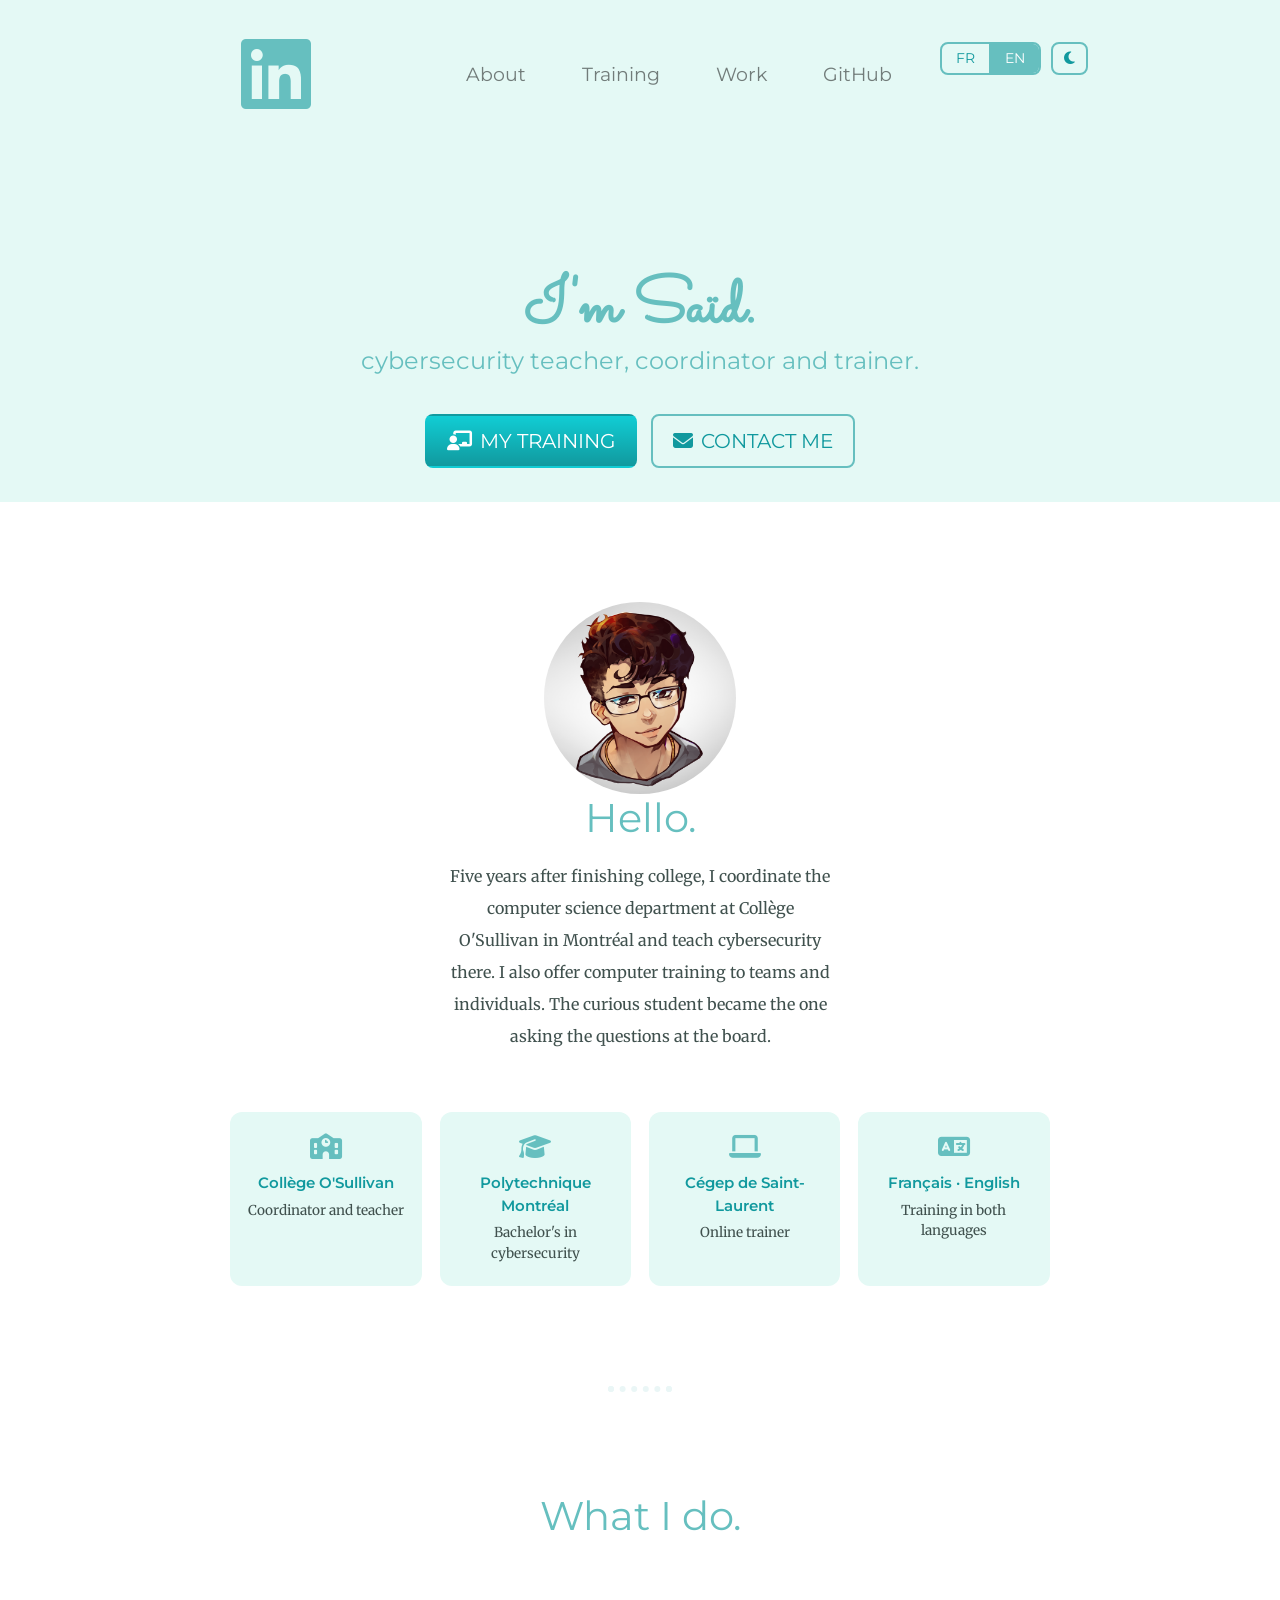
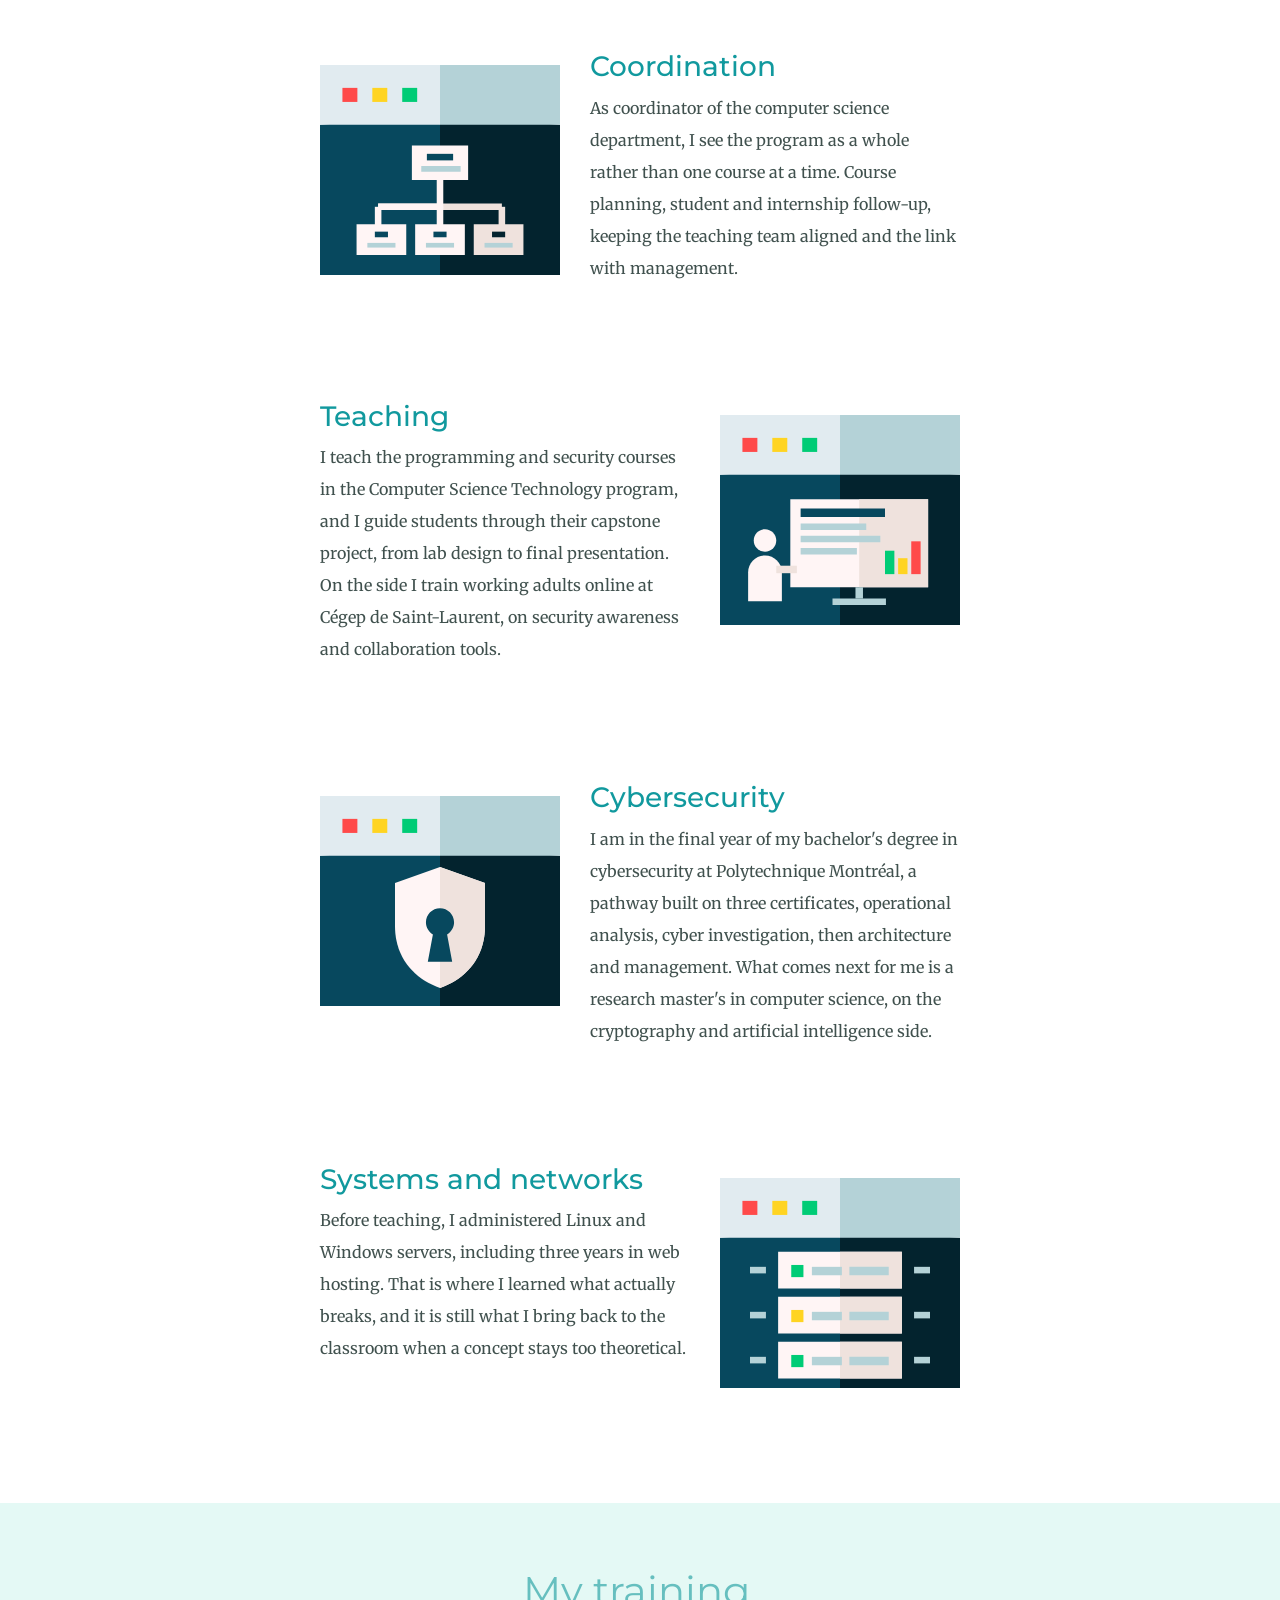
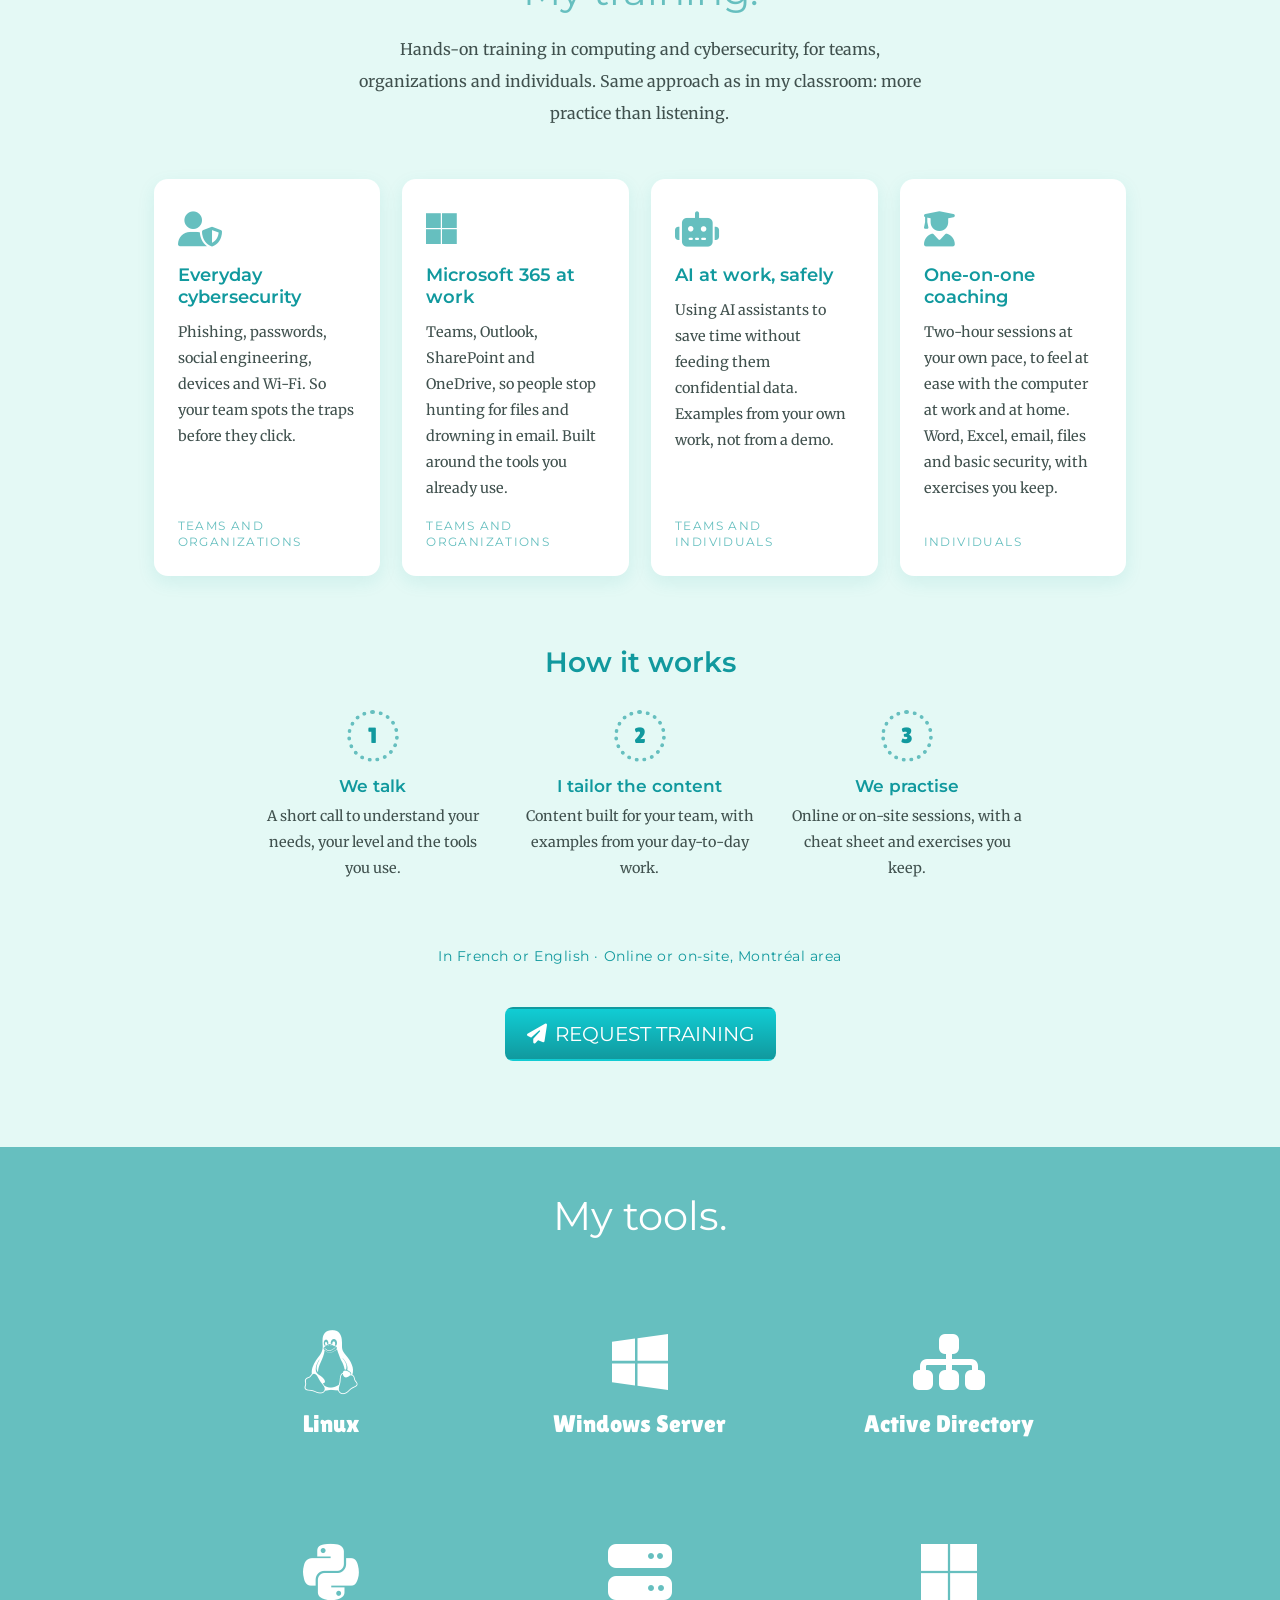
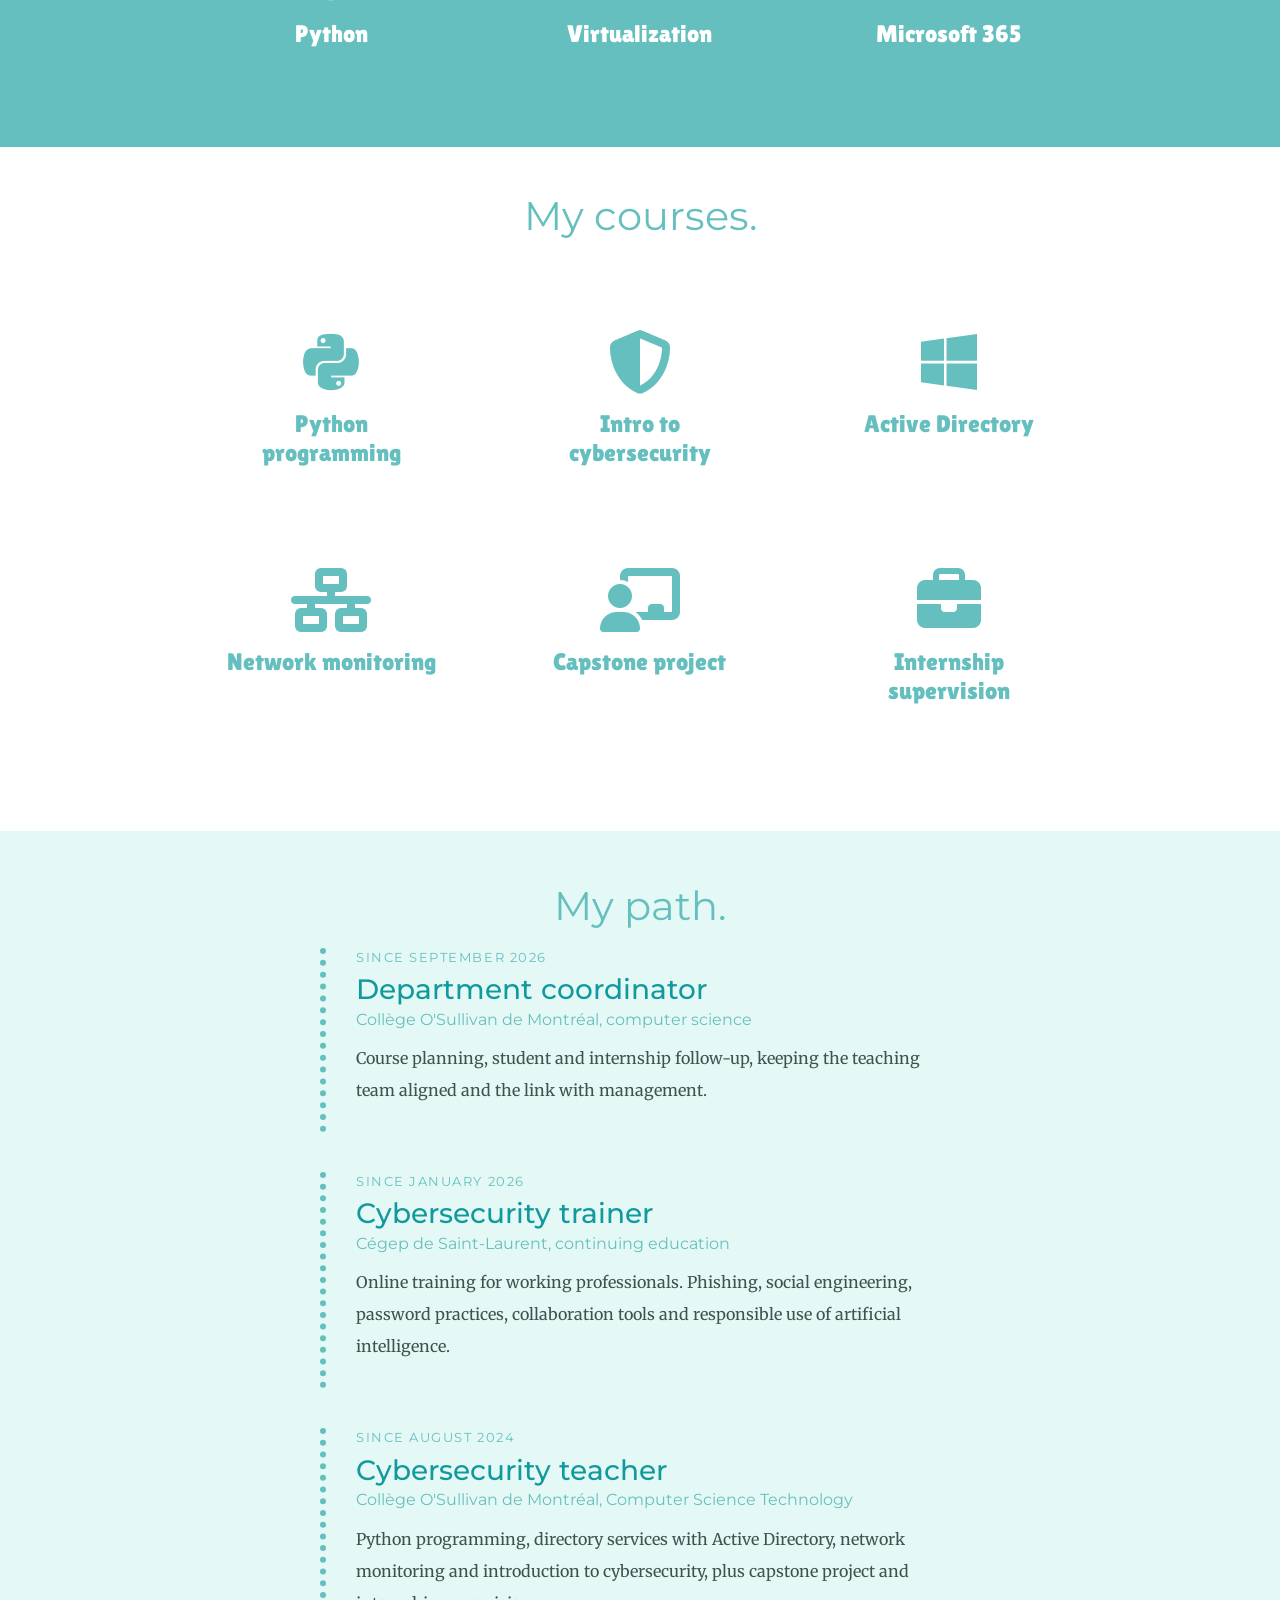
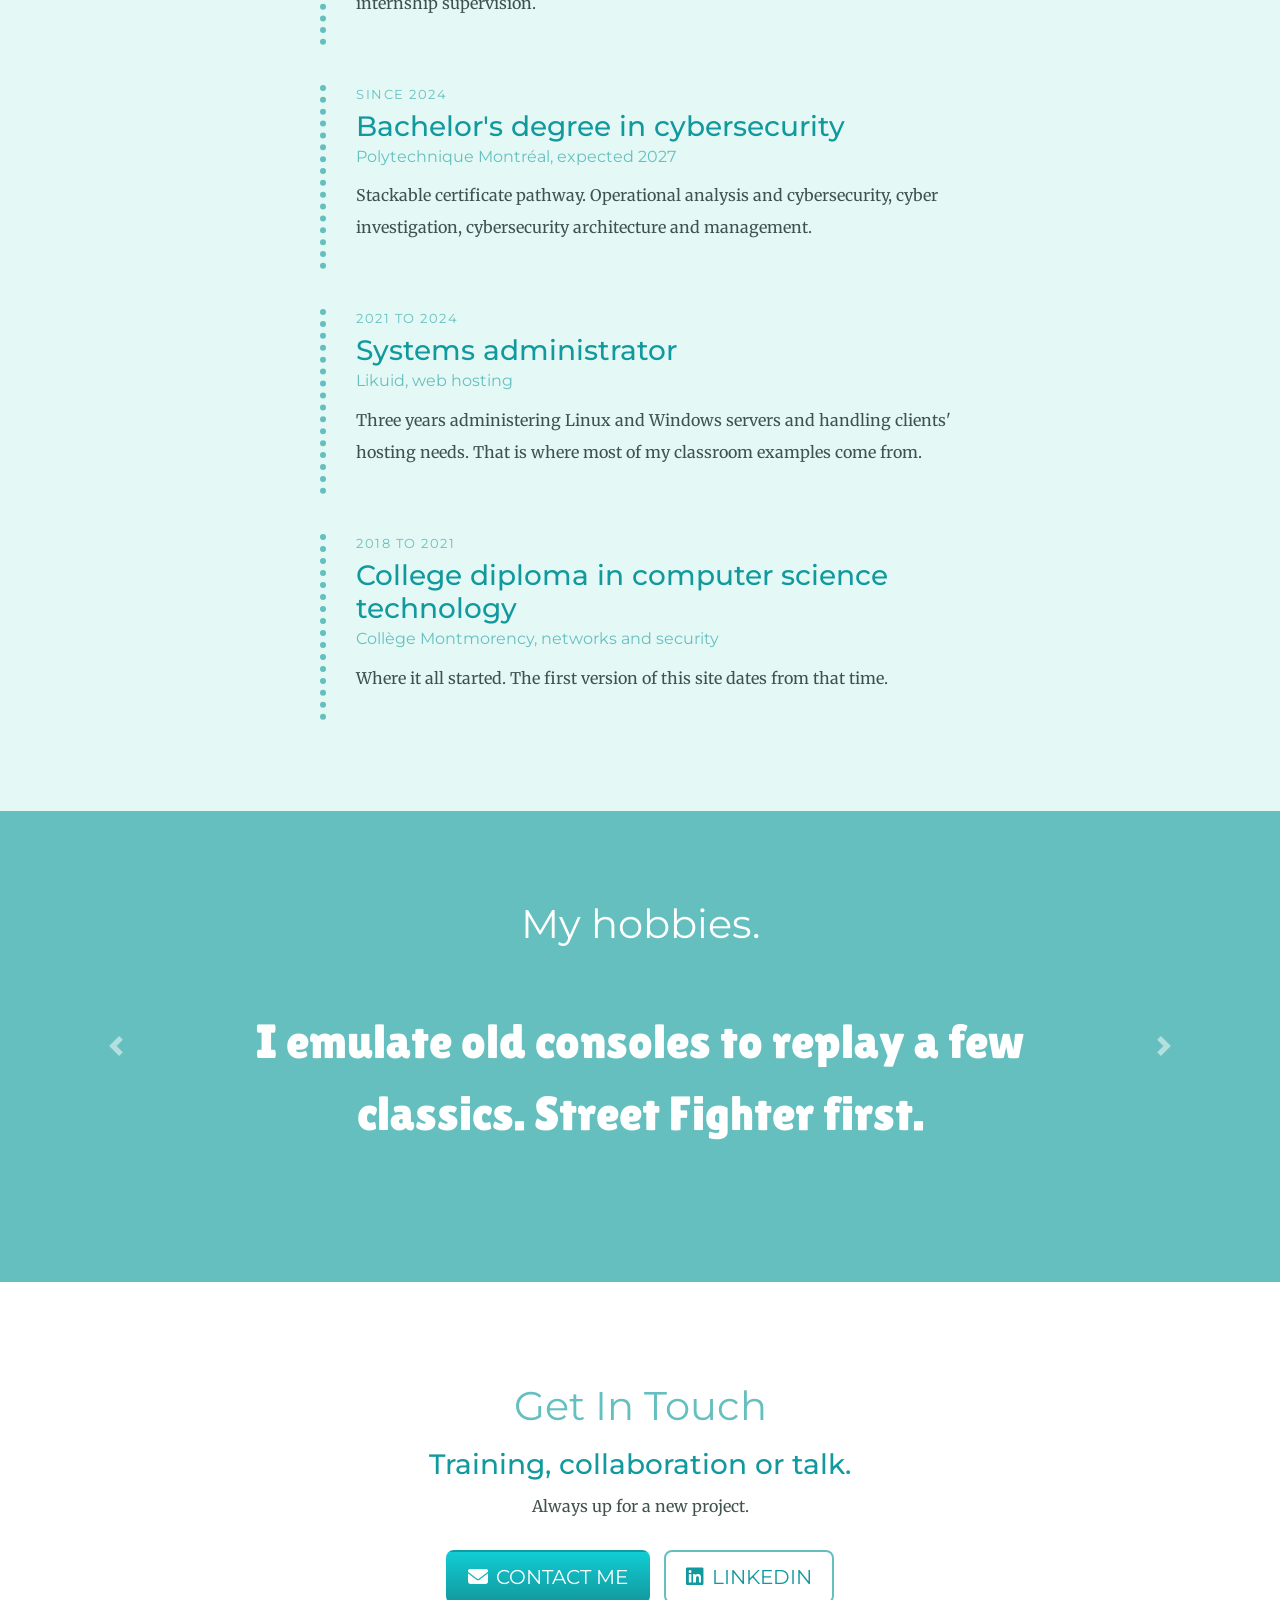
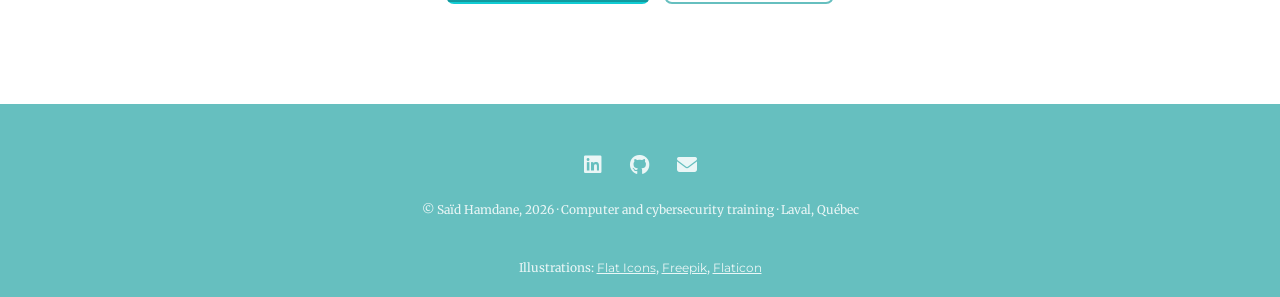
==== index.html @ ab1b2a69 "Nouveau site 2026" ====
<!DOCTYPE html>
<html lang="fr" dir="ltr">

<head>

  <meta charset="utf-8">
  <meta name="viewport" content="width=device-width, initial-scale=1, shrink-to-fit=no">

  <title data-fr="Saïd Hamdane | Cybersécurité et formation informatique" data-en="Saïd Hamdane | Cybersecurity and computer training">Saïd Hamdane | Cybersécurité et formation informatique</title>
  <meta name="description" data-fr="Saïd Hamdane, enseignant en cybersécurité et coordonnateur de département au Collège O'Sullivan de Montréal. Formations en cybersécurité, Microsoft 365 et informatique pour les équipes et les particuliers." data-en="Saïd Hamdane, cybersecurity teacher and department coordinator at Collège O'Sullivan in Montréal. Training in cybersecurity, Microsoft 365 and everyday computing for teams and individuals." content="Saïd Hamdane, enseignant en cybersécurité et coordonnateur de département au Collège O'Sullivan de Montréal. Formations en cybersécurité, Microsoft 365 et informatique pour les équipes et les particuliers.">

  <link rel="canonical" href="https://saidhamdane.com/">
  <link rel="alternate" hreflang="fr" href="https://saidhamdane.com/?lang=fr">
  <link rel="alternate" hreflang="en" href="https://saidhamdane.com/?lang=en">

  <!-- Aperçu LinkedIn, Facebook, Teams -->

  <meta property="og:type" content="profile">
  <meta property="og:site_name" content="Saïd Hamdane">
  <meta property="og:title" content="Saïd Hamdane | Cybersécurité et formation informatique">
  <meta property="og:description" content="Enseignant en cybersécurité, coordonnateur de département et formateur. Formations en cybersécurité, Microsoft 365 et informatique, en français ou en anglais.">
  <meta property="og:url" content="https://saidhamdane.com/">
  <meta property="og:image" content="https://saidhamdane.com/images/og-image.png">
  <meta property="og:image:width" content="1200">
  <meta property="og:image:height" content="627">
  <meta property="og:image:alt" content="Saïd Hamdane, cybersécurité et formation informatique">
  <meta property="og:locale" content="fr_CA">
  <meta property="og:locale:alternate" content="en_CA">
  <meta property="profile:first_name" content="Saïd">
  <meta property="profile:last_name" content="Hamdane">
  <meta name="twitter:card" content="summary_large_image">
  <meta name="twitter:image" content="https://saidhamdane.com/images/og-image.png">
  <meta name="theme-color" content="#66BFBF">

  <script type="application/ld+json">
  {
    "@context": "https://schema.org",
    "@type": "Person",
    "name": "Saïd Hamdane",
    "url": "https://saidhamdane.com/",
    "image": "https://saidhamdane.com/images/said.png",
    "jobTitle": "Enseignant en cybersécurité et coordonnateur de département",
    "worksFor": { "@type": "CollegeOrUniversity", "name": "Collège O'Sullivan de Montréal" },
    "alumniOf": [
      { "@type": "CollegeOrUniversity", "name": "Collège Montmorency" },
      { "@type": "CollegeOrUniversity", "name": "Polytechnique Montréal" }
    ],
    "address": { "@type": "PostalAddress", "addressLocality": "Laval", "addressRegion": "QC", "addressCountry": "CA" },
    "knowsLanguage": ["fr", "en", "kab"],
    "knowsAbout": ["Cybersécurité", "Formation informatique", "Microsoft 365", "Active Directory", "Linux", "Windows Server", "Python", "Surveillance des réseaux"],
    "sameAs": [
      "https://www.linkedin.com/in/said-hamdane",
      "https://github.com/Overclock9gh"
    ]
  }
  </script>

  <!-- Google fonts -->

  <link rel="preconnect" href="https://fonts.googleapis.com">
  <link rel="preconnect" href="https://fonts.gstatic.com" crossorigin>
  <link href="https://fonts.googleapis.com/css?family=Merriweather|Montserrat:400,600|Lilita+One|Sacramento&display=swap" rel="stylesheet">

  <!-- CSS Stylesheets -->

  <link rel="stylesheet" href="https://cdn.jsdelivr.net/npm/bootstrap@4.3.1/dist/css/bootstrap.min.css" integrity="sha384-ggOyR0iXCbMQv3Xipma34MD+dH/1fQ784/j6cY/iJTQUOhcWr7x9JvoRxT2MZw1T" crossorigin="anonymous">
  <link rel="stylesheet" href="https://cdnjs.cloudflare.com/ajax/libs/font-awesome/6.5.2/css/all.min.css" crossorigin="anonymous" referrerpolicy="no-referrer">
  <link rel="stylesheet" href="css/styles.css">
  <link rel="icon" href="images/said.ico">

  <!-- Bootstrap Scripts -->

  <script src="https://code.jquery.com/jquery-3.3.1.slim.min.js" integrity="sha384-q8i/X+965DzO0rT7abK41JStQIAqVgRVzpbzo5smXKp4YfRvH+8abtTE1Pi6jizo" crossorigin="anonymous" defer></script>
  <script src="https://cdnjs.cloudflare.com/ajax/libs/popper.js/1.14.7/umd/popper.min.js" integrity="sha384-UO2eT0CpHqdSJQ6hJty5KVphtPhzWj9WO1clHTMGa3JDZwrnQq4sF86dIHNDz0W1" crossorigin="anonymous" defer></script>
  <script src="https://cdn.jsdelivr.net/npm/bootstrap@4.3.1/dist/js/bootstrap.min.js" integrity="sha384-JjSmVgyd0p3pXB1rRibZUAYoIIy6OrQ6VrjIEaFf/nJGzIxFDsf4x0xIM+B07jRM" crossorigin="anonymous" defer></script>

</head>

<body>

  <section id="title">

    <div class="container-fluid">

      <!-- Nav Bar -->

      <nav class="navbar navbar-expand-lg navbar-light">

        <a class="navbar-brand" href="https://www.linkedin.com/in/said-hamdane" aria-label="LinkedIn">
          <i class="linkedin fab fa-linkedin fa-4x"></i>
        </a>

        <button class="navbar-toggler" type="button" data-toggle="collapse" data-target="#navbarSupportedContent" aria-controls="navbarSupportedContent" aria-expanded="false" aria-label="Menu">
          <span class="navbar-toggler-icon"></span>
        </button>

        <div class="collapse navbar-collapse" id="navbarSupportedContent">
          <ul class="navbar-nav ml-auto">

            <li class="nav-item">
              <a class="nav-link" href="index.html" data-fr="À propos" data-en="About">À propos</a>
            </li>

            <li class="nav-item">
              <a class="nav-link" href="#formations" data-fr="Formations" data-en="Training">Formations</a>
            </li>

            <li class="nav-item">
              <a class="nav-link" href="html/work.html" data-fr="Projets" data-en="Work">Projets</a>
            </li>

            <li class="nav-item">
              <a class="nav-link" href="https://github.com/Overclock9gh">GitHub</a>
            </li>

            <li class="nav-item">
              <span class="switches">
                <span class="lang-switch">
                  <button type="button" class="lang-btn" data-lang="fr" aria-pressed="true">FR</button>
                  <button type="button" class="lang-btn" data-lang="en" aria-pressed="false">EN</button>
                </span>
                <button type="button" class="theme-btn" aria-pressed="false" aria-label="Passer au mode sombre" title="Mode sombre"><i class="fas fa-moon"></i></button>
              </span>
            </li>

          </ul>
        </div>

      </nav>

    </div>

  </section>

  <!-- Top Container -->

  <div class="top-container">
    <img class="top-cloud" src="images/cloud.svg" alt="">
    <h1 class="name" data-fr="Moi, c'est Saïd." data-en="I'm Saïd.">Moi, c'est Saïd.</h1>
    <h2 class="description" data-fr="enseignant en cybersécurité, coordonnateur et formateur." data-en="cybersecurity teacher, coordinator and trainer.">enseignant en cybersécurité, coordonnateur et formateur.</h2>
    <div class="hero-actions">
      <a class="btn" href="#formations"><i class="fas fa-chalkboard-user"></i> <span data-fr="MES FORMATIONS" data-en="MY TRAINING">MES FORMATIONS</span></a>
      <a class="btn btn-ghost" href="#contact"><i class="fas fa-envelope"></i> <span data-fr="ÉCRIVEZ-MOI" data-en="CONTACT ME">ÉCRIVEZ-MOI</span></a>
    </div>
    <img class="bottom-cloud" src="images/cloud.svg" alt="">
    <img class="laptop" src="images/laptop.svg" alt="">
  </div>

  <!-- Middle Container -->

  <div class="middle-container">

    <div class="profile" data-reveal>
      <img class="said-img" src="images/said.png" alt="Portrait de Saïd Hamdane" width="192" height="192">
      <h2 data-fr="Bonjour." data-en="Hello.">Bonjour.</h2>
      <p class="intro" data-fr="Cinq ans après la fin du cégep, je coordonne le département d'informatique du Collège O'Sullivan de Montréal et j'y enseigne la cybersécurité. J'offre aussi des formations en informatique aux équipes et aux particuliers. L'étudiant curieux est devenu celui qui pose les questions au tableau." data-en="Five years after finishing college, I coordinate the computer science department at Collège O'Sullivan in Montréal and teach cybersecurity there. I also offer computer training to teams and individuals. The curious student became the one asking the questions at the board.">Cinq ans après la fin du cégep, je coordonne le département d'informatique du Collège O'Sullivan de Montréal et j'y enseigne la cybersécurité. J'offre aussi des formations en informatique aux équipes et aux particuliers. L'étudiant curieux est devenu celui qui pose les questions au tableau.</p>

      <ul class="facts">
        <li>
          <i class="fas fa-school"></i>
          <strong>Collège O'Sullivan</strong>
          <span data-fr="Coordonnateur et enseignant" data-en="Coordinator and teacher">Coordonnateur et enseignant</span>
        </li>
        <li>
          <i class="fas fa-graduation-cap"></i>
          <strong>Polytechnique Montréal</strong>
          <span data-fr="Bac en cybersécurité" data-en="Bachelor's in cybersecurity">Bac en cybersécurité</span>
        </li>
        <li>
          <i class="fas fa-laptop"></i>
          <strong>Cégep de Saint-Laurent</strong>
          <span data-fr="Formateur en ligne" data-en="Online trainer">Formateur en ligne</span>
        </li>
        <li>
          <i class="fas fa-language"></i>
          <strong>Français · English</strong>
          <span data-fr="Formation dans les deux langues" data-en="Training in both languages">Formation dans les deux langues</span>
        </li>
      </ul>
    </div>

    <hr>

    <!-- Skills Section -->

    <div class="skills" data-reveal>
      <h2 data-fr="Ce que je fais." data-en="What I do.">Ce que je fais.</h2>

      <div class="skill-row">
        <img class="skill-img skill-img-left" src="images/coordination.svg" alt="">
        <h3 data-fr="Coordination" data-en="Coordination">Coordination</h3>
        <p data-fr="Comme coordonnateur du département d'informatique, je vois la formation dans son ensemble plutôt qu'un cours à la fois. Répartition des cours, suivi des étudiants et des stages, arrimage entre les enseignants et lien avec la direction." data-en="As coordinator of the computer science department, I see the program as a whole rather than one course at a time. Course planning, student and internship follow-up, keeping the teaching team aligned and the link with management.">Comme coordonnateur du département d'informatique, je vois la formation dans son ensemble plutôt qu'un cours à la fois. Répartition des cours, suivi des étudiants et des stages, arrimage entre les enseignants et lien avec la direction.</p>
      </div>

      <div class="skill-row">
        <img class="skill-img skill-img-right" src="images/teaching.svg" alt="">
        <h3 data-fr="Enseignement" data-en="Teaching">Enseignement</h3>
        <p data-fr="Je donne les cours de programmation et de sécurité en Techniques de l'informatique, et j'accompagne les étudiants dans leur projet de session, de la conception du laboratoire jusqu'à la présentation finale. Je forme en parallèle des adultes en emploi au Cégep de Saint-Laurent, en ligne, sur la sensibilisation à la cybersécurité et les outils collaboratifs." data-en="I teach the programming and security courses in the Computer Science Technology program, and I guide students through their capstone project, from lab design to final presentation. On the side I train working adults online at Cégep de Saint-Laurent, on security awareness and collaboration tools.">Je donne les cours de programmation et de sécurité en Techniques de l'informatique, et j'accompagne les étudiants dans leur projet de session, de la conception du laboratoire jusqu'à la présentation finale. Je forme en parallèle des adultes en emploi au Cégep de Saint-Laurent, en ligne, sur la sensibilisation à la cybersécurité et les outils collaboratifs.</p>
      </div>

      <div class="skill-row">
        <img class="skill-img skill-img-left" src="images/security.svg" alt="">
        <h3 data-fr="Cybersécurité" data-en="Cybersecurity">Cybersécurité</h3>
        <p data-fr="Je termine ma dernière année de baccalauréat en cybersécurité à Polytechnique Montréal, un cheminement bâti sur trois certificats, analyse opérationnelle, cyberenquête, puis architecture et gestion. La suite que je vise est une maîtrise recherche en informatique, du côté de la cryptographie et de l'intelligence artificielle." data-en="I am in the final year of my bachelor's degree in cybersecurity at Polytechnique Montréal, a pathway built on three certificates, operational analysis, cyber investigation, then architecture and management. What comes next for me is a research master's in computer science, on the cryptography and artificial intelligence side.">Je termine ma dernière année de baccalauréat en cybersécurité à Polytechnique Montréal, un cheminement bâti sur trois certificats, analyse opérationnelle, cyberenquête, puis architecture et gestion. La suite que je vise est une maîtrise recherche en informatique, du côté de la cryptographie et de l'intelligence artificielle.</p>
      </div>

      <div class="skill-row">
        <img class="skill-img skill-img-right" src="images/network.svg" alt="">
        <h3 data-fr="Systèmes et réseaux" data-en="Systems and networks">Systèmes et réseaux</h3>
        <p data-fr="Avant l'enseignement, j'ai administré des serveurs Linux et Windows, dont trois ans dans l'hébergement web. C'est là que j'ai appris ce qui casse pour vrai, et c'est encore ce que je ramène en classe quand une notion reste trop théorique." data-en="Before teaching, I administered Linux and Windows servers, including three years in web hosting. That is where I learned what actually breaks, and it is still what I bring back to the classroom when a concept stays too theoretical.">Avant l'enseignement, j'ai administré des serveurs Linux et Windows, dont trois ans dans l'hébergement web. C'est là que j'ai appris ce qui casse pour vrai, et c'est encore ce que je ramène en classe quand une notion reste trop théorique.</p>
      </div>

    </div>

    <!-- Formations Section -->

    <section id="formations" class="formations-container" data-reveal>

      <h2 data-fr="Mes formations." data-en="My training.">Mes formations.</h2>
      <p class="section-lead" data-fr="Des formations concrètes en informatique et en cybersécurité, pour les équipes, les organismes et les particuliers. Même approche qu'en classe : on pratique plus qu'on écoute." data-en="Hands-on training in computing and cybersecurity, for teams, organizations and individuals. Same approach as in my classroom: more practice than listening.">Des formations concrètes en informatique et en cybersécurité, pour les équipes, les organismes et les particuliers. Même approche qu'en classe : on pratique plus qu'on écoute.</p>

      <div class="offer-grid">

        <article class="offer-card">
          <i class="offer-icon fas fa-user-shield"></i>
          <h3 data-fr="Cybersécurité au quotidien" data-en="Everyday cybersecurity">Cybersécurité au quotidien</h3>
          <p data-fr="Hameçonnage, mots de passe, ingénierie sociale, appareils et Wi‑Fi. Pour que votre équipe reconnaisse les pièges avant de cliquer." data-en="Phishing, passwords, social engineering, devices and Wi‑Fi. So your team spots the traps before they click.">Hameçonnage, mots de passe, ingénierie sociale, appareils et Wi‑Fi. Pour que votre équipe reconnaisse les pièges avant de cliquer.</p>
          <p class="offer-meta" data-fr="Équipes et organismes" data-en="Teams and organizations">Équipes et organismes</p>
        </article>

        <article class="offer-card">
          <i class="offer-icon fab fa-microsoft"></i>
          <h3 data-fr="Microsoft 365 au travail" data-en="Microsoft 365 at work">Microsoft 365 au travail</h3>
          <p data-fr="Teams, Outlook, SharePoint et OneDrive, pour arrêter de chercher ses fichiers et de se perdre dans ses courriels. Adaptée aux outils que vous utilisez déjà." data-en="Teams, Outlook, SharePoint and OneDrive, so people stop hunting for files and drowning in email. Built around the tools you already use.">Teams, Outlook, SharePoint et OneDrive, pour arrêter de chercher ses fichiers et de se perdre dans ses courriels. Adaptée aux outils que vous utilisez déjà.</p>
          <p class="offer-meta" data-fr="Équipes et organismes" data-en="Teams and organizations">Équipes et organismes</p>
        </article>

        <article class="offer-card">
          <i class="offer-icon fas fa-robot"></i>
          <h3 data-fr="L'IA au travail, sans risque" data-en="AI at work, safely">L'IA au travail, sans risque</h3>
          <p data-fr="Utiliser les assistants d'IA pour gagner du temps, sans y mettre de données confidentielles. Des exemples tirés de votre réalité, pas d'une démo." data-en="Using AI assistants to save time without feeding them confidential data. Examples from your own work, not from a demo.">Utiliser les assistants d'IA pour gagner du temps, sans y mettre de données confidentielles. Des exemples tirés de votre réalité, pas d'une démo.</p>
          <p class="offer-meta" data-fr="Équipes et particuliers" data-en="Teams and individuals">Équipes et particuliers</p>
        </article>

        <article class="offer-card">
          <i class="offer-icon fas fa-user-graduate"></i>
          <h3 data-fr="Coaching individuel" data-en="One-on-one coaching">Coaching individuel</h3>
          <p data-fr="Des séances de deux heures, à votre rythme, pour être à l'aise avec l'ordinateur au travail comme à la maison. Word, Excel, courriels, fichiers et sécurité de base, avec des exercices à garder." data-en="Two-hour sessions at your own pace, to feel at ease with the computer at work and at home. Word, Excel, email, files and basic security, with exercises you keep.">Des séances de deux heures, à votre rythme, pour être à l'aise avec l'ordinateur au travail comme à la maison. Word, Excel, courriels, fichiers et sécurité de base, avec des exercices à garder.</p>
          <p class="offer-meta" data-fr="Particuliers" data-en="Individuals">Particuliers</p>
        </article>

      </div>

      <h3 class="steps-title" data-fr="Comment ça se passe" data-en="How it works">Comment ça se passe</h3>

      <ol class="steps">
        <li>
          <span class="step-num">1</span>
          <h4 data-fr="On se parle" data-en="We talk">On se parle</h4>
          <p data-fr="Un court échange pour comprendre vos besoins, votre niveau et les outils que vous utilisez." data-en="A short call to understand your needs, your level and the tools you use.">Un court échange pour comprendre vos besoins, votre niveau et les outils que vous utilisez.</p>
        </li>
        <li>
          <span class="step-num">2</span>
          <h4 data-fr="Je prépare sur mesure" data-en="I tailor the content">Je prépare sur mesure</h4>
          <p data-fr="Un contenu adapté à votre équipe, avec des exemples tirés de votre quotidien." data-en="Content built for your team, with examples from your day-to-day work.">Un contenu adapté à votre équipe, avec des exemples tirés de votre quotidien.</p>
        </li>
        <li>
          <span class="step-num">3</span>
          <h4 data-fr="On passe à la pratique" data-en="We practise">On passe à la pratique</h4>
          <p data-fr="Des séances en ligne ou sur place, avec un aide-mémoire et des exercices à garder." data-en="Online or on-site sessions, with a cheat sheet and exercises you keep.">Des séances en ligne ou sur place, avec un aide-mémoire et des exercices à garder.</p>
        </li>
      </ol>

      <p class="offer-note" data-fr="En français ou en anglais · En ligne ou sur place, région de Montréal" data-en="In French or English · Online or on-site, Montréal area">En français ou en anglais · En ligne ou sur place, région de Montréal</p>

      <a class="btn" href="mailto:said@saidhamdane.com?subject=Demande%20de%20formation" data-href-fr="mailto:said@saidhamdane.com?subject=Demande%20de%20formation" data-href-en="mailto:said@saidhamdane.com?subject=Training%20request"><i class="fas fa-paper-plane"></i> <span data-fr="DEMANDER UNE FORMATION" data-en="REQUEST TRAINING">DEMANDER UNE FORMATION</span></a>

    </section>

    <!-- Tools Section -->

    <div class="tools-container" data-reveal>

      <h2 class="tools-title-h2" data-fr="Mes outils." data-en="My tools.">Mes outils.</h2>

      <section id="tools-features">

        <div class="row">

          <div class="feature-box col-lg-4 col-6">
            <i class="icon-website fab fa-linux fa-4x"></i>
            <h3 class="tools-title-h3">Linux</h3>
          </div>

          <div class="feature-box col-lg-4 col-6">
            <i class="icon-website fab fa-windows fa-4x"></i>
            <h3 class="tools-title-h3">Windows Server</h3>
          </div>

          <div class="feature-box col-lg-4 col-6">
            <i class="icon-website fas fa-sitemap fa-4x"></i>
            <h3 class="tools-title-h3">Active Directory</h3>
          </div>

          <div class="feature-box col-lg-4 col-6">
            <i class="icon-website fab fa-python fa-4x"></i>
            <h3 class="tools-title-h3">Python</h3>
          </div>

          <div class="feature-box col-lg-4 col-6">
            <i class="icon-website fas fa-server fa-4x"></i>
            <h3 class="tools-title-h3" data-fr="Virtualisation" data-en="Virtualization">Virtualisation</h3>
          </div>

          <div class="feature-box col-lg-4 col-6">
            <i class="icon-website fab fa-microsoft fa-4x"></i>
            <h3 class="tools-title-h3">Microsoft 365</h3>
          </div>

        </div>

      </section>

    </div>

    <!-- Courses Section -->

    <div class="software-container" data-reveal>

      <h2 data-fr="Mes cours." data-en="My courses.">Mes cours.</h2>

      <section id="software-features">

        <div class="row">

          <div class="feature-box col-lg-4 col-6">
            <i class="icon-course fab fa-python fa-4x"></i>
            <h3 class="software-title-h3" data-fr="Programmation Python" data-en="Python programming">Programmation Python</h3>
          </div>

          <div class="feature-box col-lg-4 col-6">
            <i class="icon-course fas fa-shield-halved fa-4x"></i>
            <h3 class="software-title-h3" data-fr="Introduction à la cybersécurité" data-en="Intro to cybersecurity">Introduction à la cybersécurité</h3>
          </div>

          <div class="feature-box col-lg-4 col-6">
            <i class="icon-course fab fa-windows fa-4x"></i>
            <h3 class="software-title-h3">Active Directory</h3>
          </div>

          <div class="feature-box col-lg-4 col-6">
            <i class="icon-course fas fa-network-wired fa-4x"></i>
            <h3 class="software-title-h3" data-fr="Surveillance des réseaux" data-en="Network monitoring">Surveillance des réseaux</h3>
          </div>

          <div class="feature-box col-lg-4 col-6">
            <i class="icon-course fas fa-chalkboard-user fa-4x"></i>
            <h3 class="software-title-h3" data-fr="Projet de session" data-en="Capstone project">Projet de session</h3>
          </div>

          <div class="feature-box col-lg-4 col-6">
            <i class="icon-course fas fa-briefcase fa-4x"></i>
            <h3 class="software-title-h3" data-fr="Supervision des stages" data-en="Internship supervision">Supervision des stages</h3>
          </div>

        </div>

      </section>

    </div>

    <!-- Timeline Section -->

    <div class="timeline-container" data-reveal>

      <h2 data-fr="Mon parcours." data-en="My path.">Mon parcours.</h2>

      <div class="timeline">

        <div class="timeline-row">
          <span class="timeline-when" data-fr="Depuis septembre 2026" data-en="Since September 2026">Depuis septembre 2026</span>
          <h3 data-fr="Coordonnateur de département" data-en="Department coordinator">Coordonnateur de département</h3>
          <p class="timeline-where" data-fr="Collège O'Sullivan de Montréal, informatique" data-en="Collège O'Sullivan de Montréal, computer science">Collège O'Sullivan de Montréal, informatique</p>
          <p data-fr="Répartition des cours, suivi des étudiants et des stages, arrimage de l'équipe enseignante et lien avec la direction." data-en="Course planning, student and internship follow-up, keeping the teaching team aligned and the link with management.">Répartition des cours, suivi des étudiants et des stages, arrimage de l'équipe enseignante et lien avec la direction.</p>
        </div>

        <div class="timeline-row">
          <span class="timeline-when" data-fr="Depuis janvier 2026" data-en="Since January 2026">Depuis janvier 2026</span>
          <h3 data-fr="Formateur en cybersécurité" data-en="Cybersecurity trainer">Formateur en cybersécurité</h3>
          <p class="timeline-where" data-fr="Cégep de Saint-Laurent, formation continue" data-en="Cégep de Saint-Laurent, continuing education">Cégep de Saint-Laurent, formation continue</p>
          <p data-fr="Formation en ligne pour adultes en emploi. Hameçonnage, ingénierie sociale, gestion des mots de passe, outils collaboratifs et usage responsable de l'intelligence artificielle." data-en="Online training for working professionals. Phishing, social engineering, password practices, collaboration tools and responsible use of artificial intelligence.">Formation en ligne pour adultes en emploi. Hameçonnage, ingénierie sociale, gestion des mots de passe, outils collaboratifs et usage responsable de l'intelligence artificielle.</p>
        </div>

        <div class="timeline-row">
          <span class="timeline-when" data-fr="Depuis août 2024" data-en="Since August 2024">Depuis août 2024</span>
          <h3 data-fr="Enseignant en cybersécurité" data-en="Cybersecurity teacher">Enseignant en cybersécurité</h3>
          <p class="timeline-where" data-fr="Collège O'Sullivan de Montréal, Techniques de l'informatique" data-en="Collège O'Sullivan de Montréal, Computer Science Technology">Collège O'Sullivan de Montréal, Techniques de l'informatique</p>
          <p data-fr="Programmation Python, services d'annuaire avec Active Directory, surveillance des réseaux et introduction à la cybersécurité, plus l'encadrement du projet de session et des stages." data-en="Python programming, directory services with Active Directory, network monitoring and introduction to cybersecurity, plus capstone project and internship supervision.">Programmation Python, services d'annuaire avec Active Directory, surveillance des réseaux et introduction à la cybersécurité, plus l'encadrement du projet de session et des stages.</p>
        </div>

        <div class="timeline-row">
          <span class="timeline-when" data-fr="Depuis 2024" data-en="Since 2024">Depuis 2024</span>
          <h3 data-fr="Baccalauréat en cybersécurité" data-en="Bachelor's degree in cybersecurity">Baccalauréat en cybersécurité</h3>
          <p class="timeline-where" data-fr="Polytechnique Montréal, fin prévue en 2027" data-en="Polytechnique Montréal, expected 2027">Polytechnique Montréal, fin prévue en 2027</p>
          <p data-fr="Cheminement par certificats. Analyse opérationnelle et cybersécurité, cyberenquête, architecture et gestion de la cybersécurité." data-en="Stackable certificate pathway. Operational analysis and cybersecurity, cyber investigation, cybersecurity architecture and management.">Cheminement par certificats. Analyse opérationnelle et cybersécurité, cyberenquête, architecture et gestion de la cybersécurité.</p>
        </div>

        <div class="timeline-row">
          <span class="timeline-when" data-fr="2021 à 2024" data-en="2021 to 2024">2021 à 2024</span>
          <h3 data-fr="Administrateur de systèmes" data-en="Systems administrator">Administrateur de systèmes</h3>
          <p class="timeline-where" data-fr="Likuid, hébergement web" data-en="Likuid, web hosting">Likuid, hébergement web</p>
          <p data-fr="Trois ans à administrer des serveurs Linux et Windows et à répondre aux besoins d'hébergement des clients. C'est de là que viennent la plupart de mes exemples en classe." data-en="Three years administering Linux and Windows servers and handling clients' hosting needs. That is where most of my classroom examples come from.">Trois ans à administrer des serveurs Linux et Windows et à répondre aux besoins d'hébergement des clients. C'est de là que viennent la plupart de mes exemples en classe.</p>
        </div>

        <div class="timeline-row">
          <span class="timeline-when" data-fr="2018 à 2021" data-en="2018 to 2021">2018 à 2021</span>
          <h3 data-fr="DEC en Techniques de l'informatique" data-en="College diploma in computer science technology">DEC en Techniques de l'informatique</h3>
          <p class="timeline-where" data-fr="Collège Montmorency, réseaux et sécurité" data-en="Collège Montmorency, networks and security">Collège Montmorency, réseaux et sécurité</p>
          <p data-fr="Là où tout a commencé. La première version de ce site date de cette époque." data-en="Where it all started. The first version of this site dates from that time.">Là où tout a commencé. La première version de ce site date de cette époque.</p>
        </div>

      </div>

    </div>

    <!-- Hobbies -->

    <section id="hobbies" data-reveal>

      <div id="hobbies-carousel" class="carousel slide" data-ride="false">

        <div class="carousel-inner">

          <div class="carousel-item active container-fluid">
            <h2 class="hobbies-title" data-fr="Mes passe-temps." data-en="My hobbies.">Mes passe-temps.</h2>
            <h2 class="hobbies-paragraph" data-fr="J'émule de vieilles consoles pour rejouer à des classiques. Les Street Fighter en tête." data-en="I emulate old consoles to replay a few classics. Street Fighter first.">J'émule de vieilles consoles pour rejouer à des classiques. Les Street Fighter en tête.</h2>
            <img class="hobbies-image" src="images/gamer.svg" alt="">
          </div>

          <div class="carousel-item container-fluid">
            <h2 class="hobbies-title" data-fr="Mes passe-temps." data-en="My hobbies.">Mes passe-temps.</h2>
            <h2 class="hobbies-paragraph" data-fr="Je m'entraîne au Wing Chun dès que j'ai du temps, bâton et armes traditionnelles incluses." data-en="I train in Wing Chun whenever I have time, stick and traditional weapons included.">Je m'entraîne au Wing Chun dès que j'ai du temps, bâton et armes traditionnelles incluses.</h2>
            <img class="hobbies-image" src="images/wing-chun.svg" alt="">
          </div>

          <div class="carousel-item container-fluid">
            <h2 class="hobbies-title" data-fr="Mes passe-temps." data-en="My hobbies.">Mes passe-temps.</h2>
            <h2 class="hobbies-paragraph" data-fr="Les échecs à la bibliothèque, et à peu près n'importe quel jeu de société." data-en="Chess at the library, and just about any other board game.">Les échecs à la bibliothèque, et à peu près n'importe quel jeu de société.</h2>
            <img class="hobbies-image" src="images/chess.svg" alt="">
          </div>

        </div>

        <a class="carousel-control-prev" href="#hobbies-carousel" role="button" data-slide="prev" aria-label="Précédent">
          <span class="carousel-control-prev-icon"></span>
        </a>

        <a class="carousel-control-next" href="#hobbies-carousel" role="button" data-slide="next" aria-label="Suivant">
          <span class="carousel-control-next-icon"></span>
        </a>

      </div>

    </section>

    <div class="contact-me" id="contact" data-reveal>
      <h2 data-fr="On se parle" data-en="Get In Touch">On se parle</h2>
      <h3 data-fr="Formation, collaboration ou conférence." data-en="Training, collaboration or talk.">Formation, collaboration ou conférence.</h3>
      <p data-fr="Toujours partant pour un nouveau projet." data-en="Always up for a new project.">Toujours partant pour un nouveau projet.</p>
      <div class="contact-actions">
        <a class="btn" href="mailto:said@saidhamdane.com"><i class="fas fa-envelope"></i> <span data-fr="ÉCRIVEZ-MOI" data-en="CONTACT ME">ÉCRIVEZ-MOI</span></a>
        <a class="btn btn-ghost" href="https://www.linkedin.com/in/said-hamdane"><i class="fab fa-linkedin"></i> LINKEDIN</a>
      </div>
    </div>

  </div>

  <!-- Bottom Container -->

  <div class="bottom-container">
    <div class="social">
      <a href="https://www.linkedin.com/in/said-hamdane" aria-label="LinkedIn"><i class="fab fa-linkedin fa-lg"></i></a>
      <a href="https://github.com/Overclock9gh" aria-label="GitHub"><i class="fab fa-github fa-lg"></i></a>
      <a href="mailto:said@saidhamdane.com" aria-label="Courriel"><i class="fas fa-envelope fa-lg"></i></a>
    </div>
    <p class="copyright" data-fr="© Saïd Hamdane, 2026 · Formation informatique et cybersécurité · Laval (Québec)" data-en="© Saïd Hamdane, 2026 · Computer and cybersecurity training · Laval, Québec">© Saïd Hamdane, 2026 · Formation informatique et cybersécurité · Laval (Québec)</p>
    <p class="credits"><span data-fr="Illustrations :" data-en="Illustrations:">Illustrations :</span> <a href="https://flat-icons.com/">Flat Icons</a>, <a href="https://www.freepik.com">Freepik</a>, <a href="https://www.flaticon.com/">Flaticon</a></p>
  </div>

  <script src="js/site.js"></script>

</body>

</html>
---- css/styles.css ----
/* ==========================================================================
   saidhamdane.com — page principale
   Saïd Hamdane, 2026
   ========================================================================== */

/* ---------- Palette ---------- */

:root {
  --page-bg: #ffffff;
  --soft-bg: #E4F9F5;
  --band-bg: #66BFBF;
  --band-text: #ffffff;
  --text: #40514E;
  --primary: #66BFBF;
  --accent: #11999E;
  --accent-hover: #30e3cb;
  --dotted: #EAF6F6;
  --footer-bg: #66BFBF;
  --footer-text: #EAF6F6;
  --btn-from: #11cdd4;
  --btn-to: #11999e;
  --card-bg: #ffffff;
  --shell-bg: #f1f1f1;
}

@media (prefers-color-scheme: dark) {
  :root:not([data-theme="light"]) {
    --page-bg: #101d1f;
    --soft-bg: #16292b;
    --band-bg: #14383a;
    --band-text: #E4F9F5;
    --text: #c6dcda;
    --primary: #66BFBF;
    --accent: #55c6c4;
    --accent-hover: #8ff0e5;
    --dotted: #23423f;
    --footer-bg: #14383a;
    --footer-text: #cfe9e6;
    --btn-from: #14b7bd;
    --btn-to: #0e8085;
    --card-bg: #16292b;
    --shell-bg: #101d1f;
  }
}

:root[data-theme="dark"] {
  --page-bg: #101d1f;
  --soft-bg: #16292b;
  --band-bg: #14383a;
  --band-text: #E4F9F5;
  --text: #c6dcda;
  --primary: #66BFBF;
  --accent: #55c6c4;
  --accent-hover: #8ff0e5;
  --dotted: #23423f;
  --footer-bg: #14383a;
  --footer-text: #cfe9e6;
  --btn-from: #14b7bd;
  --btn-to: #0e8085;
  --card-bg: #16292b;
  --shell-bg: #101d1f;
}

/* ---------- Base ---------- */

html {
  overflow-x: hidden;
}

body {
  color: var(--text);
  background-color: var(--page-bg);
  margin: 0;
  overflow-x: hidden;
  text-align: center;
  font-family: 'Merriweather', serif;
  transition: background-color .3s ease, color .3s ease;
}

h1 {
  color: var(--primary);
  font-size: 5.625rem;
  margin: 50px auto 0 auto;
  font-family: 'Sacramento', cursive;
  font-weight: bold;
}

h2 {
  color: var(--primary);
  font-family: 'Montserrat', sans-serif;
  font-size: 2.5rem;
  font-weight: normal;
  padding-bottom: 10px;
}

h3 {
  color: var(--accent);
  font-family: 'Montserrat', sans-serif;
}

p {
  line-height: 2;
}

hr {
  border: dotted var(--dotted) 6px;
  border-bottom: none;
  width: 4%;
  margin: 100px auto;
}

a {
  color: var(--accent);
  font-family: 'Montserrat', sans-serif;
  margin: 10px 20px;
  text-decoration: none;
}

a:hover {
  color: var(--accent-hover);
}

/* ---------- Nav Bar ---------- */

#title {
  background-color: var(--soft-bg);
  transition: background-color .3s ease;
}

.linkedin {
  color: var(--primary);
  width: 8rem;
}

.linkedin:hover {
  color: var(--accent-hover);
}

.navbar {
  padding: 0 0 4.5rem;
}

.nav-link {
  font-size: 1.2rem;
  color: var(--accent);
}

.nav-link:hover {
  color: var(--accent-hover);
}

.navbar-toggler {
  border-color: var(--primary);
}

.container-fluid {
  padding: 1.5% 15%;
}

/* ---------- Boutons de la barre du haut ---------- */

.switches {
  display: inline-flex;
  align-items: center;
  gap: 10px;
  margin-left: 20px;
}

.lang-switch {
  display: inline-flex;
  border: 2px solid var(--primary);
  border-radius: 8px;
  overflow: hidden;
  vertical-align: middle;
}

.lang-btn {
  border: none;
  background: transparent;
  color: var(--accent);
  font-family: 'Montserrat', sans-serif;
  font-size: 0.9rem;
  padding: 4px 14px;
  cursor: pointer;
  outline: none;
}

.lang-btn + .lang-btn {
  border-left: 2px solid var(--primary);
}

.lang-btn.is-active {
  background: var(--primary);
  color: var(--band-text);
}

.theme-btn {
  border: 2px solid var(--primary);
  border-radius: 8px;
  background: transparent;
  color: var(--accent);
  font-size: 0.9rem;
  line-height: 1;
  padding: 7px 11px;
  cursor: pointer;
  outline: none;
  transition: color .2s ease, border-color .2s ease;
}

.theme-btn:hover {
  color: var(--accent-hover);
  border-color: var(--accent-hover);
}


/* Icône du menu mobile, lisible dans les deux modes */

.navbar-toggler-icon {
  background-image: url("data:image/svg+xml;charset=utf8,%3Csvg viewBox='0 0 30 30' xmlns='http://www.w3.org/2000/svg'%3E%3Cpath stroke='%2366BFBF' stroke-width='2' stroke-linecap='round' stroke-miterlimit='10' d='M4 7h22M4 15h22M4 23h22'/%3E%3C/svg%3E");
}

/* ---------- Top Container ---------- */

.top-container {
  background-color: var(--soft-bg);
  position: relative;
  overflow: hidden;
  padding-top: 0.01rem;
  transition: background-color .3s ease;
}

.top-cloud {
  width: 5rem;
  position: absolute;
  right: 350px;
  top: 40px;
  transition: ease all 1s;
}

.bottom-cloud {
  width: 5rem;
  position: absolute;
  left: 350px;
  bottom: 300px;
  transition: ease all 1s;
}

.laptop {
  width: 32rem;
  transition: ease all 1s;
}

.name {
  font-size: 7rem;
  transition: ease all 1s;
}

.description {
  font-size: 1.5rem;
  transition: ease all 1s;
}

@media (max-width: 1650px) {

  .name {
    font-size: 4rem;
  }

  .top-cloud {
    right: 150px;
    top: 35px;
  }

  .bottom-cloud {
    left: 150px;
    bottom: 250px;
  }

  .laptop {
    width: 25rem;
  }

}

@media (max-width: 1250px) {

  .name {
    font-size: 4rem;
  }

  .top-cloud {
    width: 3.75rem;
    right: 20px;
    top: 205px;
  }

  .bottom-cloud {
    width: 3.75rem;
    left: 20px;
    bottom: 420px;
  }

  .laptop {
    width: 25rem;
  }

}

@media (max-width: 700px) {

  .name {
    font-size: 4rem;
  }

  /* Les nuages restent entiers dans les coins au lieu d'être coupés par le bord */
  .top-cloud {
    width: 3.25rem;
    right: 16px;
    top: 16px;
  }

  .bottom-cloud {
    width: 3.25rem;
    left: 16px;
    bottom: 16px;
  }

  .laptop {
    width: 15rem;
  }

}

/* ---------- Middle Container ---------- */

.middle-container {
  margin: 100px 0 0;
}

.intro {
  width: 30%;
  margin: auto;
}

/* ---------- Skills Section ---------- */

.skills {
  position: relative;
  padding-bottom: 0.001rem;
}

.skill-row {
  width: 50%;
  margin: 100px auto 100px auto;
  text-align: left;
}

/* Contient l'illustration flottante pour qu'elle ne déborde pas sur le bloc suivant */
.skill-row::after {
  content: "";
  display: table;
  clear: both;
}

.said-img {
  width: 12rem;
  border-radius: 100% 100%;
}

.skill-img {
  width: 15rem;
}

.skill-img-left {
  float: left;
  margin-right: 30px;
}

.skill-img-right {
  float: right;
  margin-left: 30px;
}

/* ---------- Features Sections ---------- */

.tools-container {
  background-color: var(--band-bg);
  padding: 3.5% 0 3.5% 0;
  transition: background-color .3s ease;
}

.software-container {
  padding: 3.5% 0 3.5% 0;
}

.feature-box {
  text-align: center;
  padding: 5%;
}

.tools-title-h2 {
  color: var(--band-text);
}

.tools-title-h3 {
  font-family: 'Lilita One';
  font-size: 1.5rem;
  color: var(--band-text);
}

#tools-features {
  padding: 2% 15% 0;
}

.software-title-h3 {
  font-family: 'Lilita One';
  font-size: 1.5rem;
  color: var(--primary);
}

#software-features {
  padding: 2% 15%;
}

.icon-website {
  color: var(--band-text);
  margin-bottom: 1rem;
}

.icon-website:hover {
  color: var(--accent-hover);
}

.icon-course {
  color: var(--primary);
  margin-bottom: 1rem;
}

.icon-course:hover {
  color: var(--accent-hover);
}

/* ---------- Timeline Section ---------- */

.timeline-container {
  background-color: var(--soft-bg);
  padding: 4% 0;
  transition: background-color .3s ease;
}

.timeline {
  width: 50%;
  margin: 0 auto;
  text-align: left;
}

.timeline-row {
  border-left: dotted var(--primary) 6px;
  padding: 0 0 10px 30px;
  margin-bottom: 40px;
}

.timeline-when {
  display: block;
  font-family: 'Montserrat', sans-serif;
  font-size: 0.8rem;
  letter-spacing: 0.12em;
  text-transform: uppercase;
  color: var(--primary);
  margin-bottom: 6px;
}

.timeline-row h3 {
  margin-bottom: 0;
}

.timeline-where {
  font-family: 'Montserrat', sans-serif;
  color: var(--primary);
  margin-bottom: 10px;
  line-height: 1.6;
}

/* ---------- Hobbies Section ---------- */

#hobbies {
  text-align: center;
  background: var(--band-bg);
  color: var(--band-text);
  transition: background-color .3s ease;
}

.hobbies-title {
  color: var(--band-text);
  font-family: 'Montserrat', sans-serif;
  font-size: 2.5rem;
  font-weight: normal;
  padding-bottom: 50px;
}

.hobbies-paragraph {
  color: var(--band-text);
  font-family: 'Lilita One';
  font-size: 3rem;
  line-height: 1.5;
}

.hobbies-image {
  width: 15rem;
}

.carousel-item {
  padding: 7% 15%;
}

/* ---------- Contact ---------- */

.contact-me {
  margin: 100px;
}

.btn {
  background: var(--btn-from);
  background-image: linear-gradient(var(--btn-from), var(--btn-to));
  border-radius: 8px;
  font-family: 'Montserrat', sans-serif;
  color: #ffffff;
  font-size: 20px;
  padding: 10px 20px 10px 20px;
  text-decoration: none;
}

.btn:hover {
  background: var(--accent-hover);
  background-image: linear-gradient(var(--accent-hover), #2bc4ad);
  color: #ffffff;
  text-decoration: none;
}

/* ---------- Bottom Container ---------- */

.bottom-container {
  background-color: var(--footer-bg);
  padding: 50px 0 20px;
  transition: background-color .3s ease;
}

.copyright {
  color: var(--footer-text);
  font-size: 0.75rem;
  padding: 20px 0;
}

.bottom-container div {
  color: var(--footer-text);
}

/* ---------- Apparition au défilement ---------- */

.reveal {
  opacity: 0;
  transform: translateY(24px);
  transition: opacity .7s ease, transform .7s ease;
}

.reveal.is-visible {
  opacity: 1;
  transform: none;
}

/* ---------- Responsive ---------- */

@media (max-width: 1250px) {

  .timeline {
    width: 70%;
  }

}

@media (max-width: 700px) {

  .timeline {
    width: 80%;
  }

  .skill-row {
    width: 80%;
  }

  .skill-img-left,
  .skill-img-right {
    float: none;
    margin: 0 auto 20px;
  }

  .intro {
    width: 80%;
  }

  .contact-me {
    margin: 60px 20px;
  }

  .switches {
    margin: 10px 0 0;
  }

}

@media (max-width: 500px) {

  .name {
    font-size: 3rem;
  }

  .description {
    font-size: 1.2rem;
  }

  .hobbies-paragraph {
    font-size: 1.8rem;
  }

}

@media (prefers-reduced-motion: reduce) {

  .reveal {
    opacity: 1;
    transform: none;
    transition: none;
  }

  * {
    transition: none !important;
  }

}

/* ==========================================================================
   Ajouts 2026 : boutons de l'en-tête, faits rapides, formations
   ========================================================================== */

/* ---------- Boutons de l'en-tête ---------- */

.hero-actions,
.contact-actions {
  display: flex;
  flex-wrap: wrap;
  justify-content: center;
  gap: 14px;
  margin: 28px auto 10px;
}

.hero-actions .btn,
.contact-actions .btn {
  margin: 0;
}

.btn {
  display: inline-flex;
  align-items: center;
  gap: 8px;
  border: 2px solid transparent;
}

.btn-ghost {
  background: transparent;
  background-image: none;
  color: var(--accent);
  border: 2px solid var(--primary);
}

.btn-ghost:hover {
  background: var(--primary);
  background-image: none;
  color: #ffffff;
  border-color: var(--primary);
}

.btn:focus-visible,
.nav-link:focus-visible,
.lang-btn:focus-visible,
.theme-btn:focus-visible,
.social a:focus-visible {
  outline: 3px solid var(--accent-hover);
  outline-offset: 3px;
}

/* ---------- Faits rapides ---------- */

.facts {
  list-style: none;
  display: grid;
  grid-template-columns: repeat(4, minmax(0, 1fr));
  gap: 18px;
  width: 64%;
  margin: 60px auto 0;
  padding: 0;
}

.facts li {
  background: var(--soft-bg);
  border-radius: 12px;
  padding: 22px 14px;
  display: flex;
  flex-direction: column;
  align-items: center;
  gap: 6px;
  transition: background-color .3s ease;
}

.facts i {
  color: var(--primary);
  font-size: 1.6rem;
  margin-bottom: 6px;
}

.facts strong {
  font-family: 'Montserrat', sans-serif;
  font-weight: 600;
  color: var(--accent);
  font-size: 0.95rem;
}

.facts span {
  font-size: 0.85rem;
  line-height: 1.5;
}

/* ---------- Formations ---------- */

.formations-container {
  background-color: var(--soft-bg);
  padding: 5% 0 6%;
  transition: background-color .3s ease;
}

.section-lead {
  width: 46%;
  margin: 0 auto 50px;
}

.offer-grid {
  display: grid;
  grid-template-columns: repeat(4, minmax(0, 1fr));
  gap: 22px;
  width: 76%;
  margin: 0 auto;
}

.offer-card {
  background: var(--raised-bg, var(--card-bg));
  border-radius: 14px;
  padding: 32px 24px 26px;
  text-align: left;
  display: flex;
  flex-direction: column;
  box-shadow: 0 6px 18px rgba(17, 153, 158, 0.10);
  transition: transform .25s ease, box-shadow .25s ease, background-color .3s ease;
}

.offer-card:hover {
  transform: translateY(-4px);
  box-shadow: 0 12px 26px rgba(17, 153, 158, 0.18);
}

.offer-icon {
  color: var(--primary);
  font-size: 2.2rem;
  margin-bottom: 18px;
}

.offer-card h3 {
  font-size: 1.15rem;
  font-weight: 600;
  margin-bottom: 12px;
}

.offer-card p {
  font-size: 0.9rem;
  line-height: 1.8;
  margin-bottom: 16px;
}

.offer-card .offer-meta {
  margin: auto 0 0;
  font-family: 'Montserrat', sans-serif;
  font-size: 0.72rem;
  letter-spacing: 0.12em;
  text-transform: uppercase;
  color: var(--primary);
  line-height: 1.4;
}

.steps-title {
  margin: 70px 0 30px;
  font-weight: 600;
}

.steps {
  list-style: none;
  display: grid;
  grid-template-columns: repeat(3, minmax(0, 1fr));
  gap: 34px;
  width: 60%;
  margin: 0 auto;
  padding: 0;
}

.steps li {
  display: flex;
  flex-direction: column;
  align-items: center;
}

.step-num {
  width: 52px;
  height: 52px;
  border-radius: 50%;
  border: dotted var(--primary) 4px;
  display: flex;
  align-items: center;
  justify-content: center;
  font-family: 'Lilita One', cursive;
  font-size: 1.4rem;
  color: var(--accent);
  margin-bottom: 14px;
}

.steps h4 {
  font-family: 'Montserrat', sans-serif;
  font-size: 1.05rem;
  font-weight: 600;
  color: var(--accent);
}

.steps p {
  font-size: 0.9rem;
  line-height: 1.8;
}

.offer-note {
  font-family: 'Montserrat', sans-serif;
  font-size: 0.85rem;
  letter-spacing: 0.04em;
  color: var(--accent);
  margin: 46px auto 26px;
}

/* ---------- Pied de page ---------- */

.social {
  display: flex;
  justify-content: center;
  gap: 8px;
}

.social a {
  color: var(--footer-text);
  margin: 0 10px;
}

.social a:hover {
  color: #ffffff;
}

.credits {
  color: var(--footer-text);
  font-size: 0.75rem;
  margin: 0;
  line-height: 1.6;
}

.credits a {
  color: var(--footer-text);
  text-decoration: underline;
  margin: 0;
}

/* Ancre : laisse un peu d'air au-dessus des sections ciblées */

#formations,
#contact {
  scroll-margin-top: 20px;
}

html {
  scroll-behavior: smooth;
}

/* ---------- Responsive des ajouts ---------- */

@media (max-width: 1250px) {

  .facts {
    grid-template-columns: repeat(2, minmax(0, 1fr));
    width: 70%;
  }

  .offer-grid {
    grid-template-columns: repeat(2, minmax(0, 1fr));
    width: 80%;
  }

  .section-lead {
    width: 70%;
  }

  .steps {
    width: 80%;
  }

}

@media (max-width: 700px) {

  .facts {
    grid-template-columns: repeat(2, minmax(0, 1fr));
    gap: 12px;
    width: calc(100% - 32px);
  }

  .offer-grid {
    grid-template-columns: minmax(0, 1fr);
    width: calc(100% - 32px);
  }

  .section-lead {
    width: calc(100% - 32px);
  }

  .steps {
    grid-template-columns: minmax(0, 1fr);
    width: calc(100% - 32px);
    gap: 26px;
  }

  .formations-container {
    padding: 60px 0;
  }

  .hero-actions .btn,
  .contact-actions .btn {
    font-size: 16px;
  }

}

@media (prefers-reduced-motion: reduce) {

  html {
    scroll-behavior: auto;
  }

  .offer-card:hover {
    transform: none;
  }

}

/* Cartes un cran plus claires que leur fond en mode sombre */

@media (prefers-color-scheme: dark) {
  :root:not([data-theme="light"]) {
    --raised-bg: #1f3a3c;
  }
}

:root[data-theme="dark"] {
  --raised-bg: #1f3a3c;
}

@media (max-width: 700px) {

  .description {
    padding: 0 16px;
  }

  .feature-box {
    padding: 8% 4%;
  }

  .tools-title-h3,
  .software-title-h3 {
    font-size: 1.15rem;
  }

}
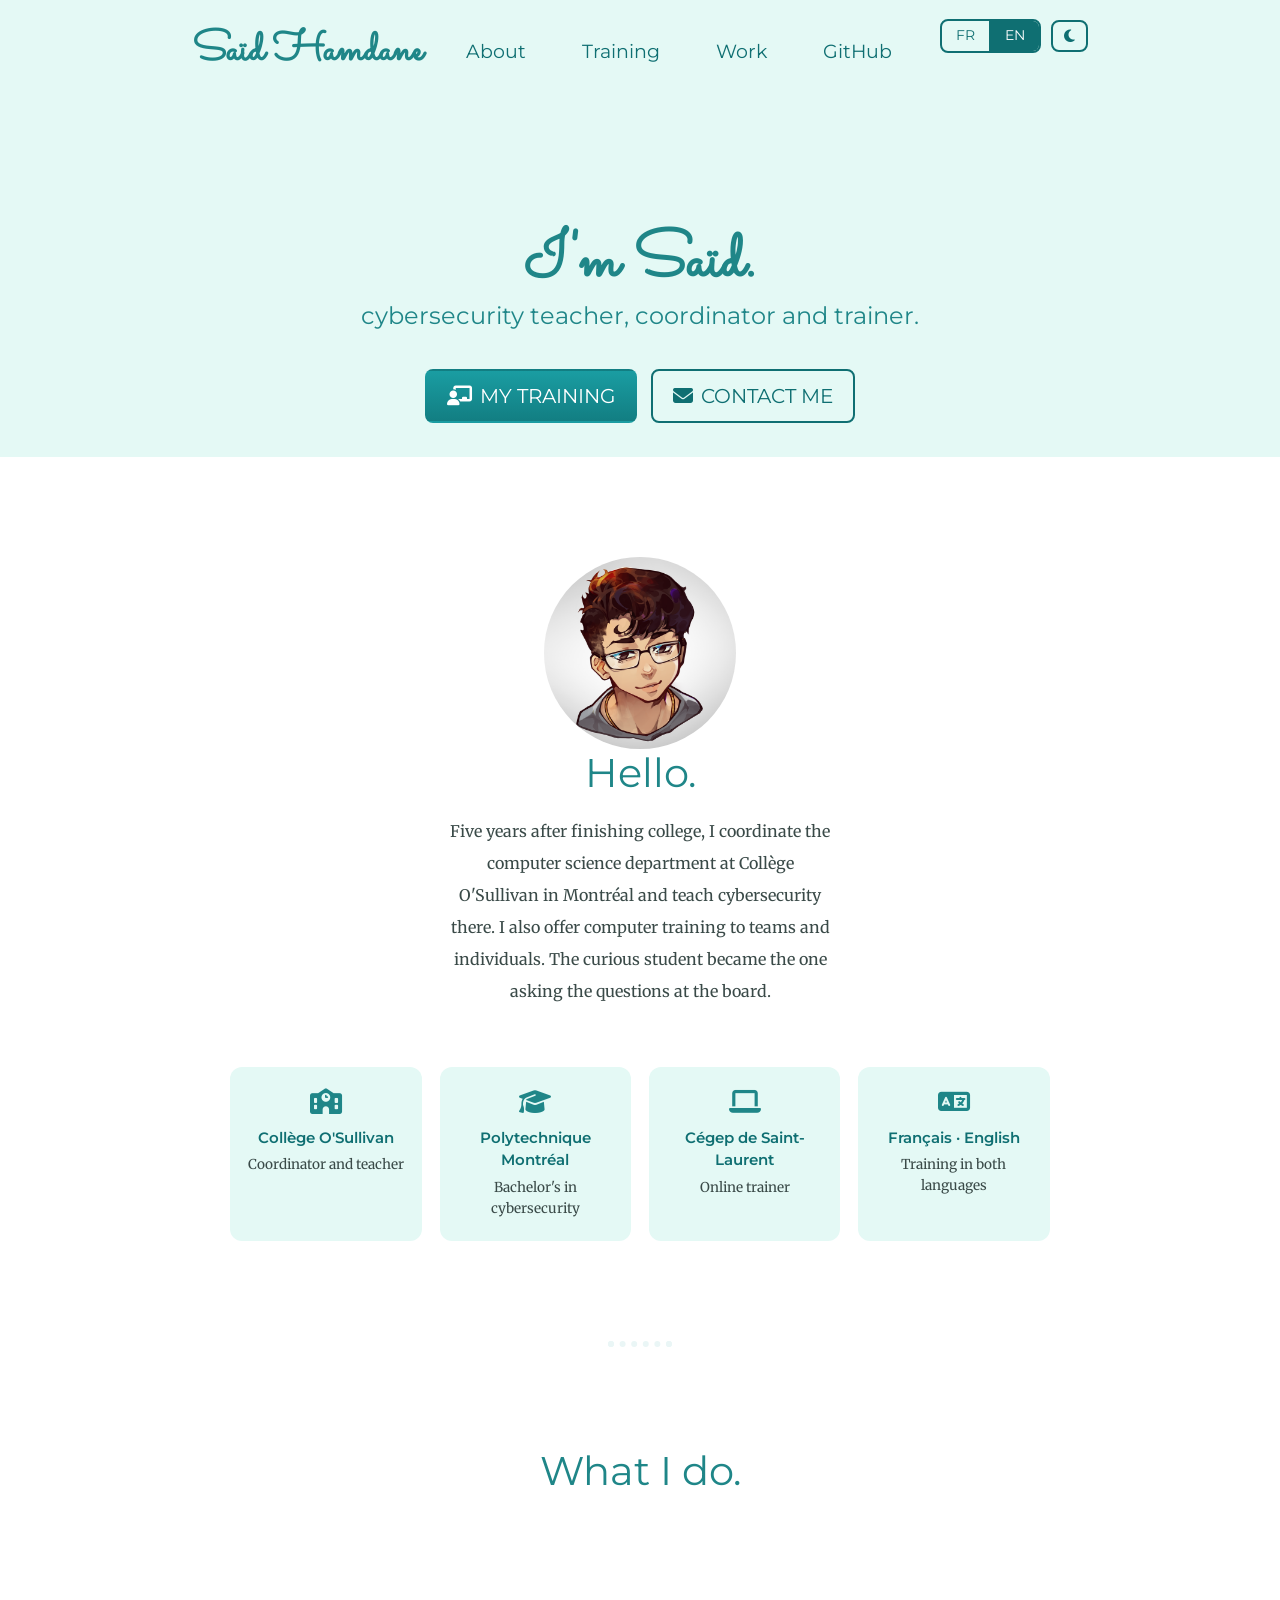
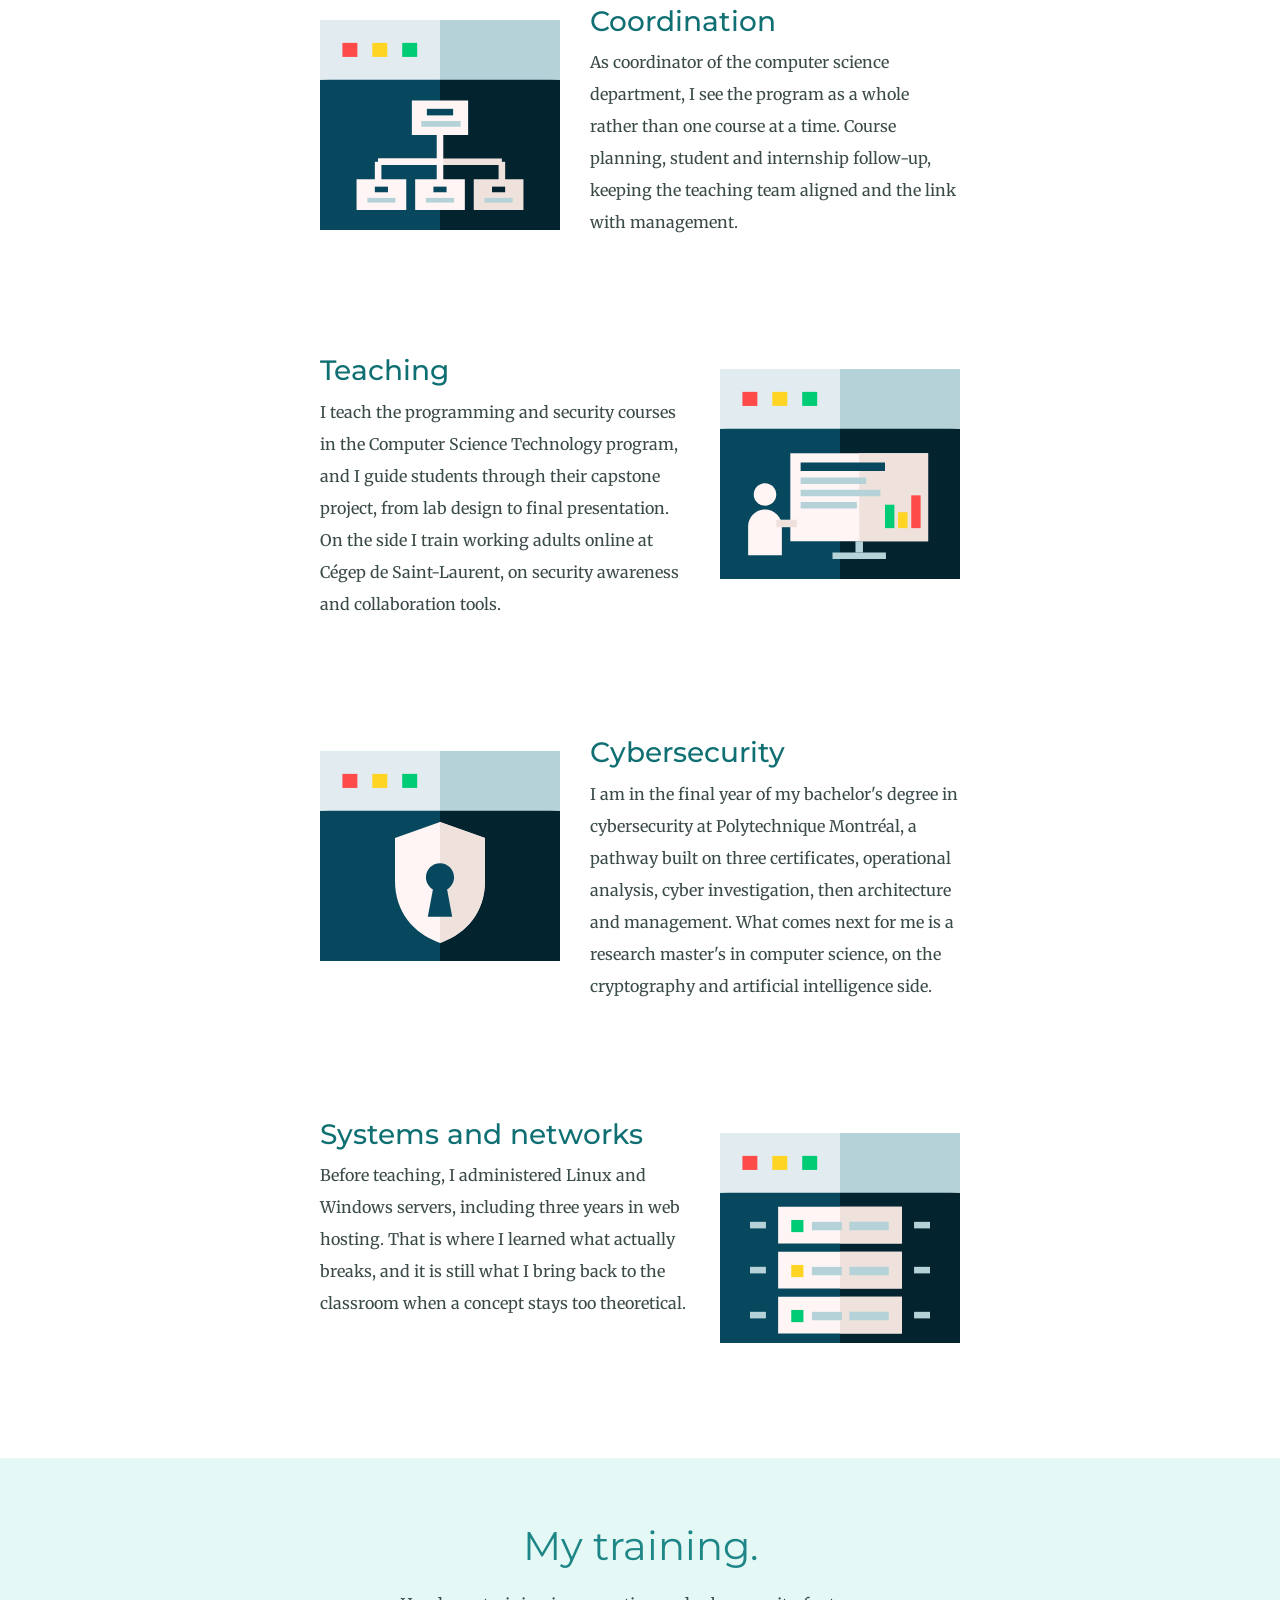
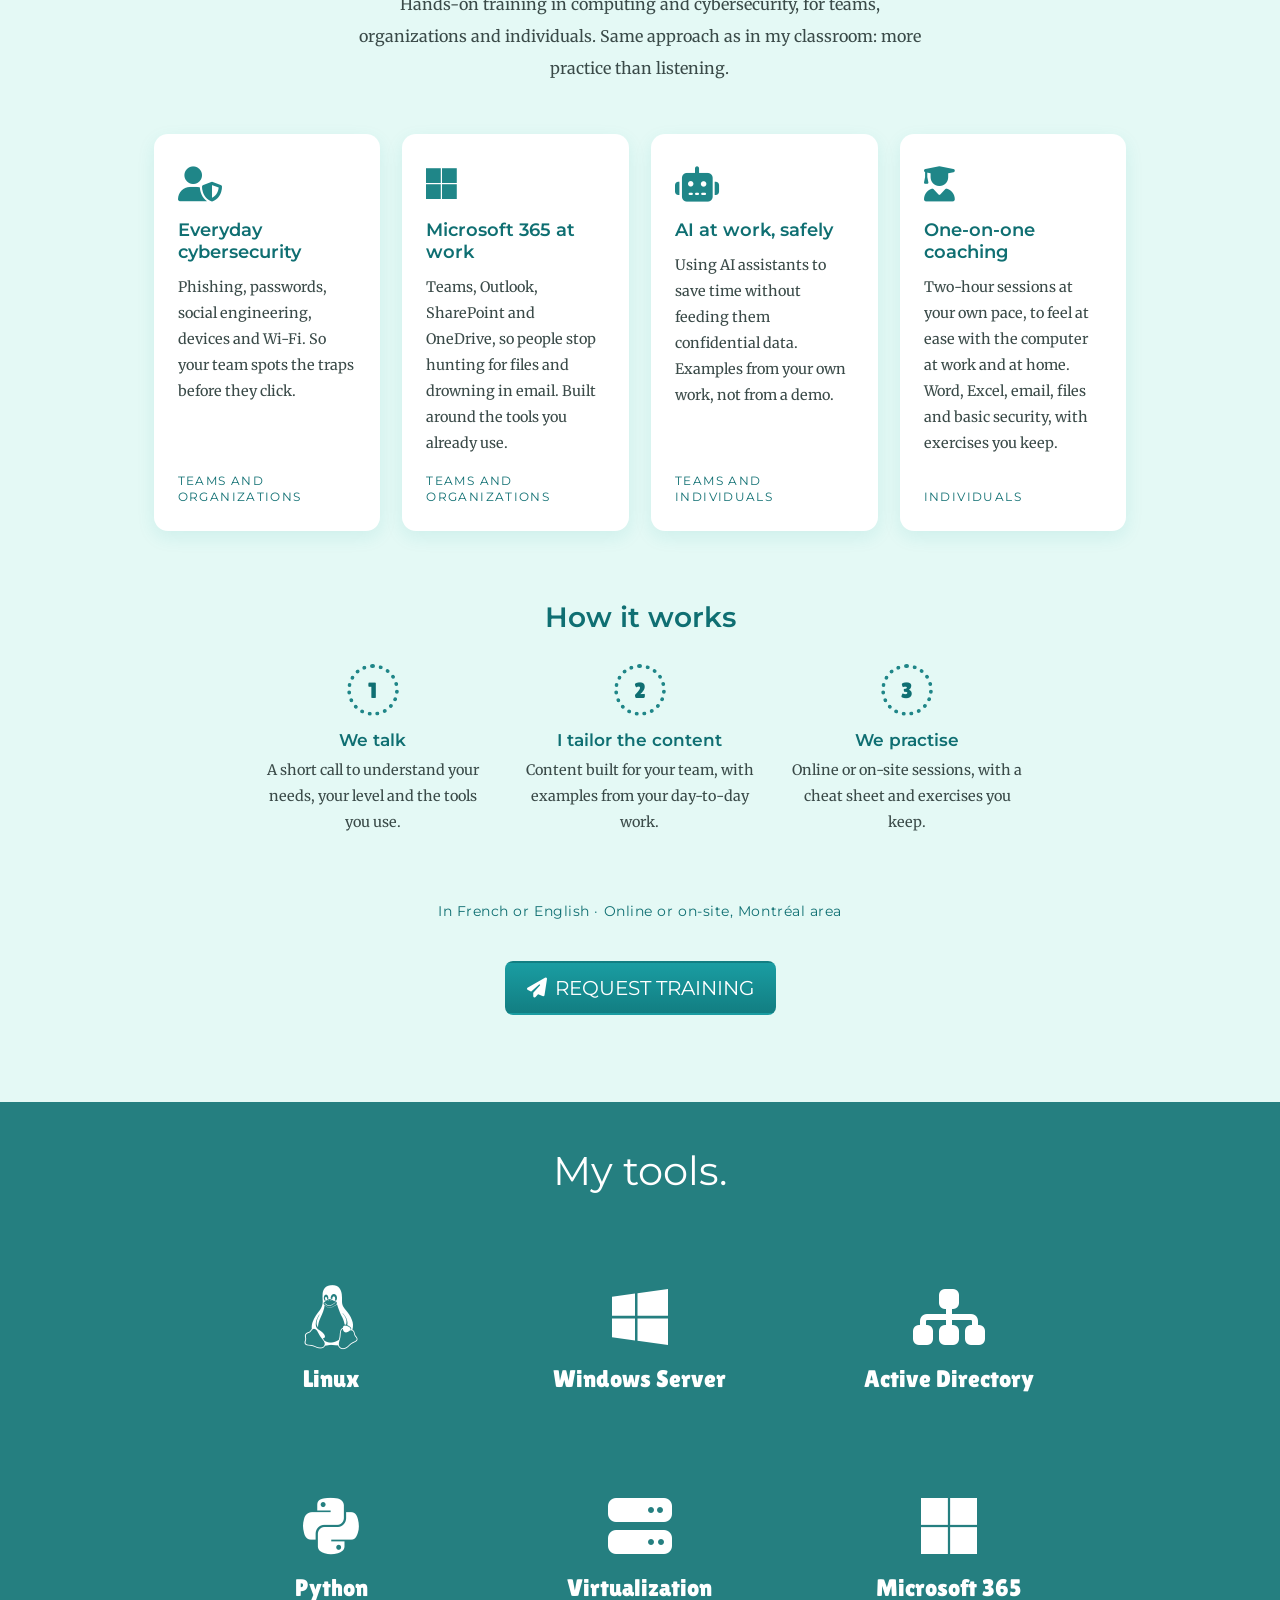
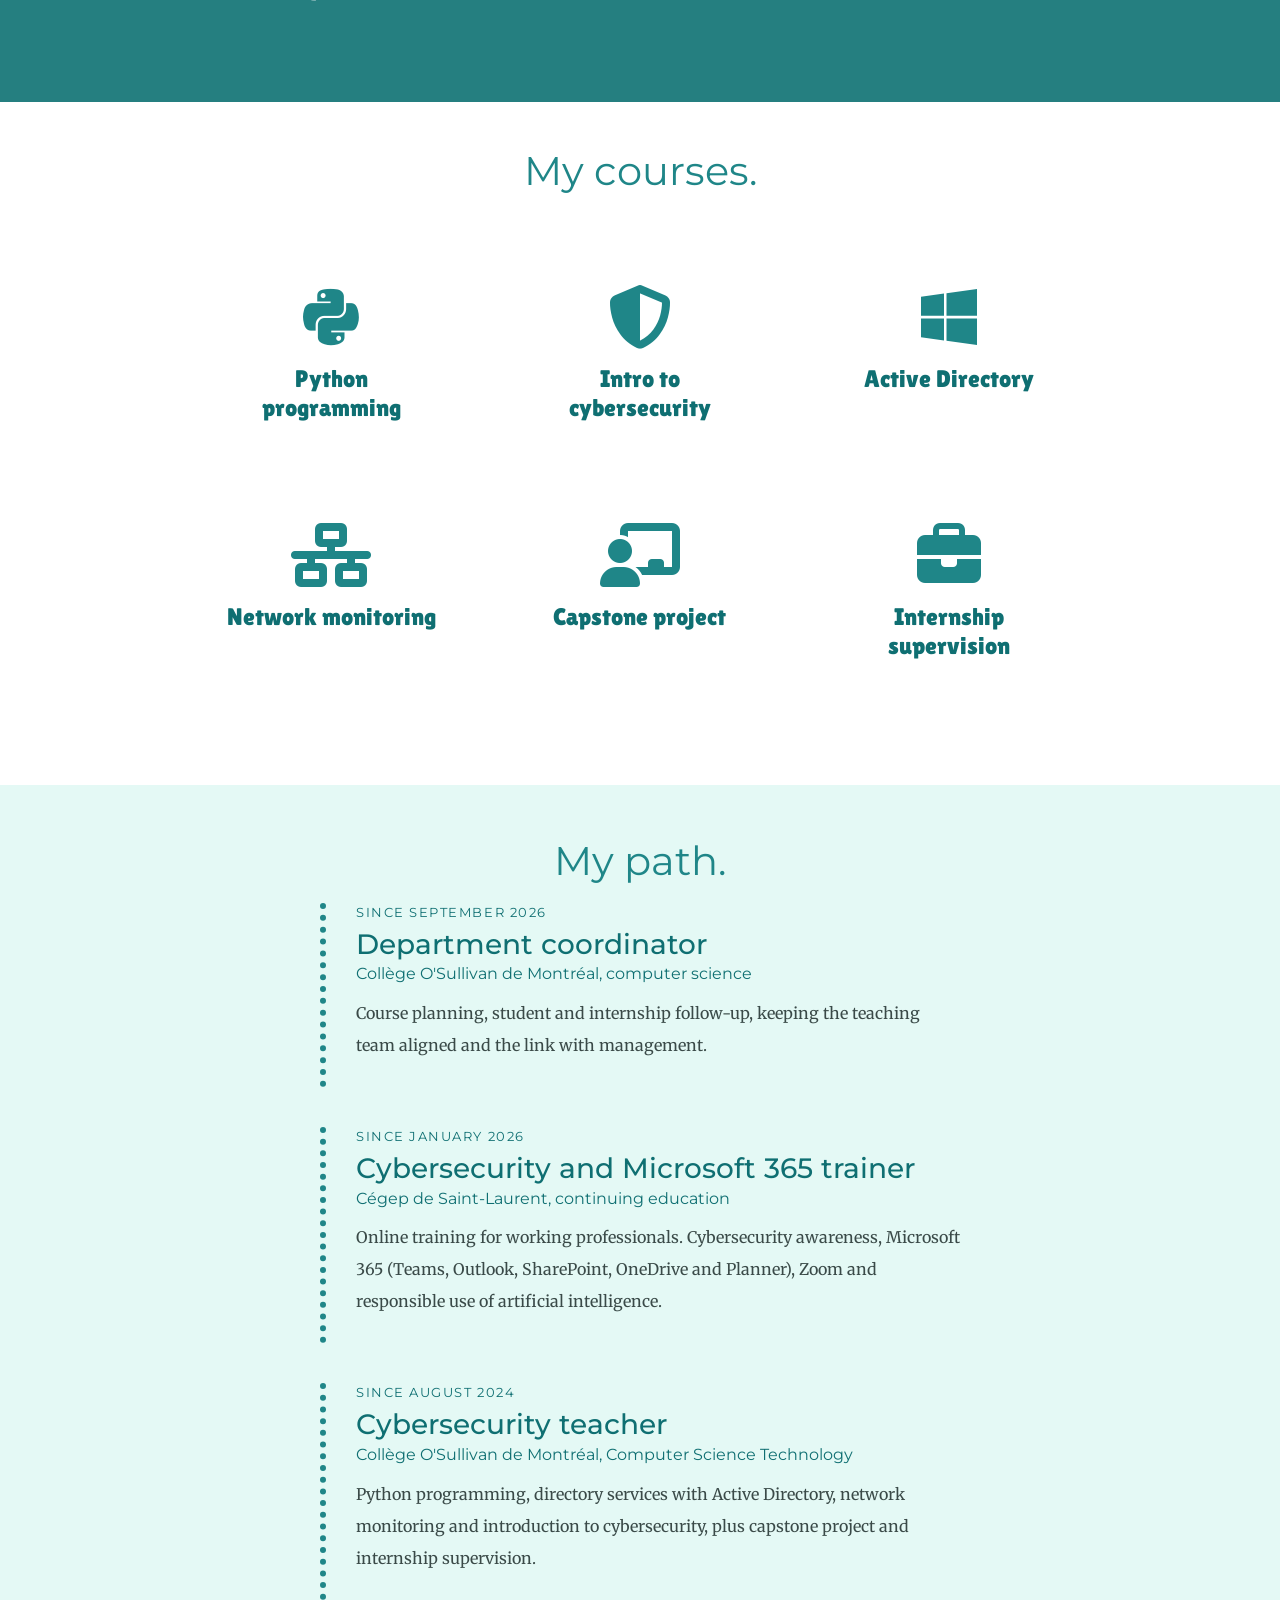
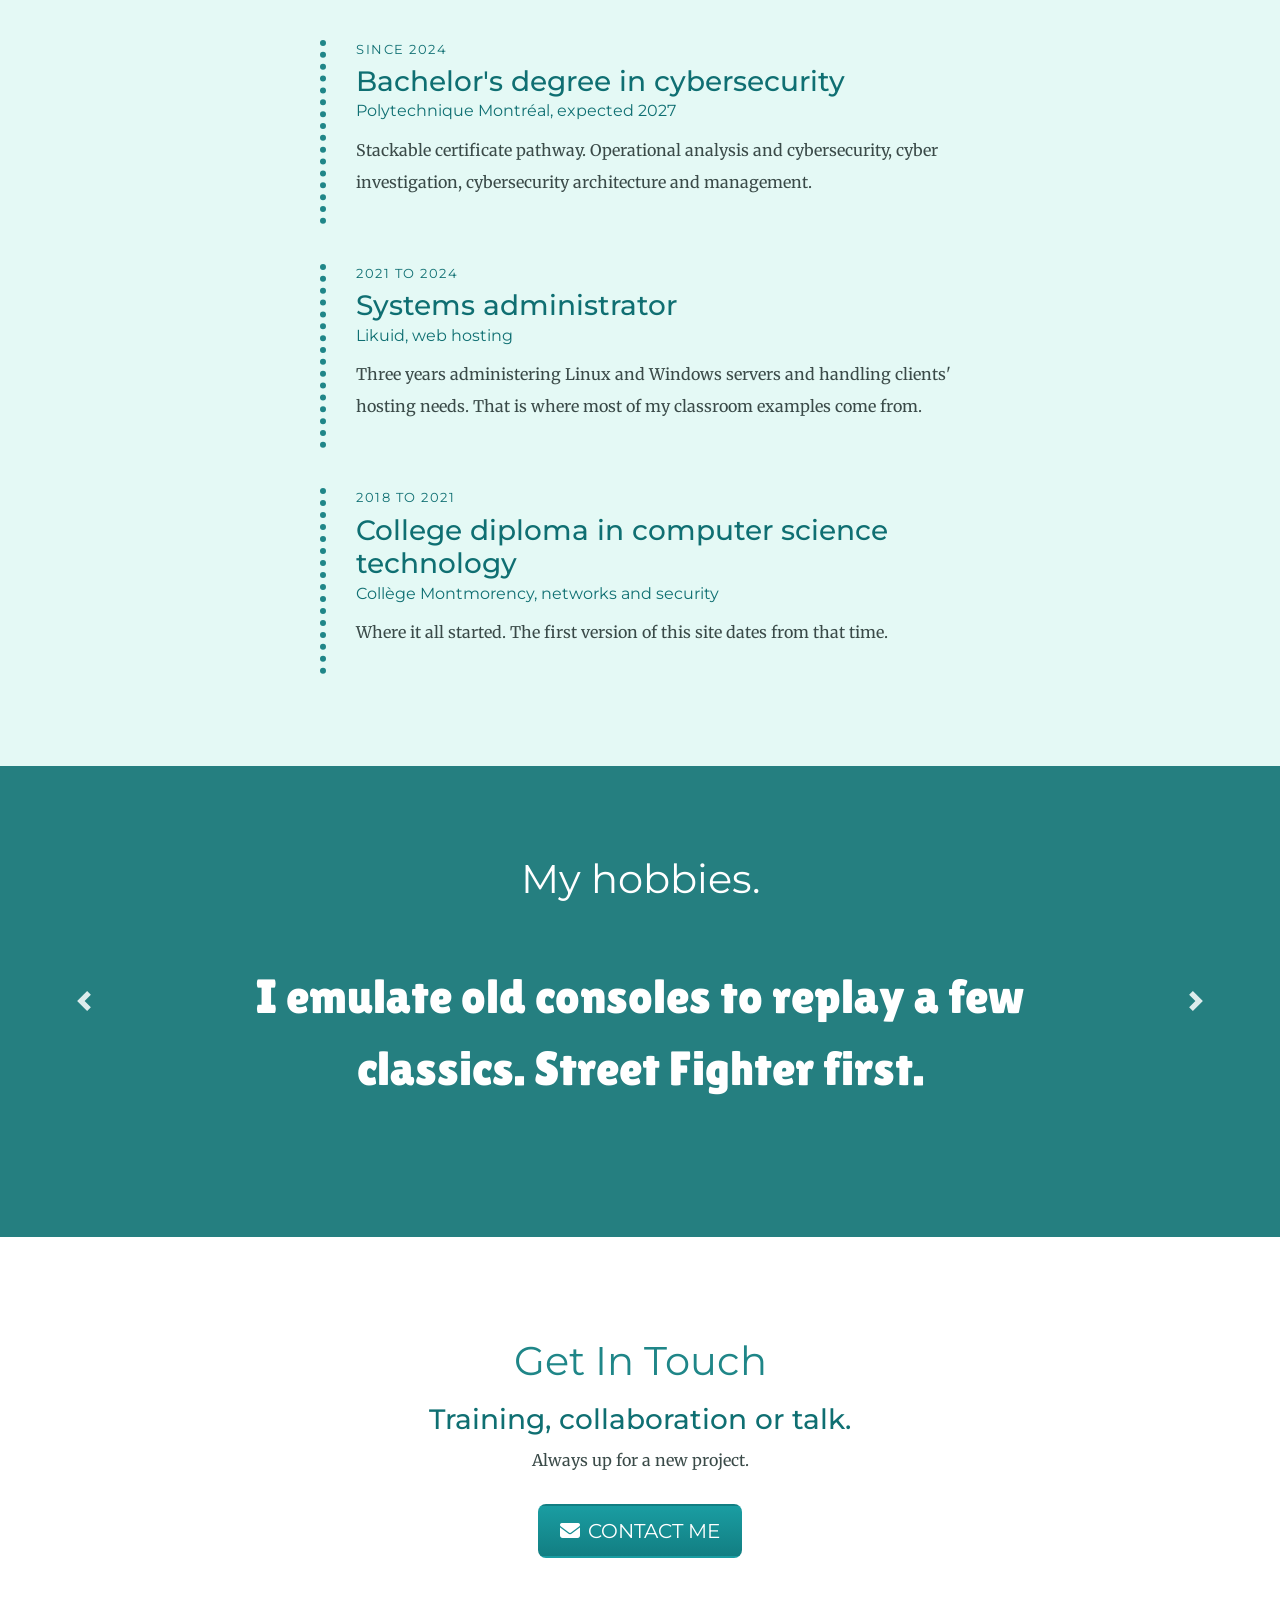
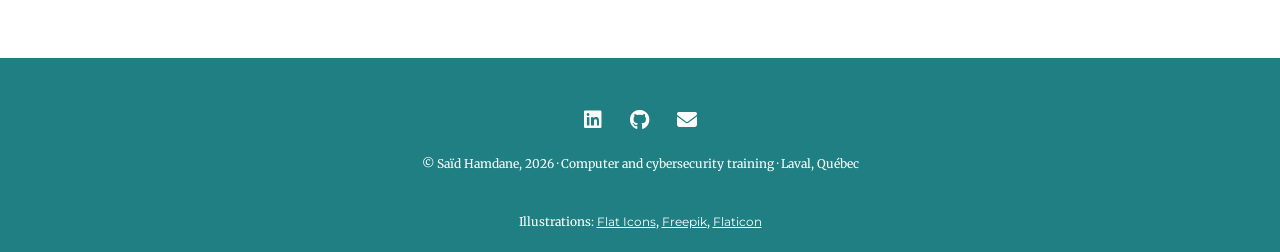
==== commit d25042cb: "Fix dark mode menu, contrast and LinkedIn links" ====
--- a/index.html
+++ b/index.html
@@ -86,9 +86,7 @@
 
       <nav class="navbar navbar-expand-lg navbar-light">
 
-        <a class="navbar-brand" href="https://www.linkedin.com/in/said-hamdane" aria-label="LinkedIn">
-          <i class="linkedin fab fa-linkedin fa-4x"></i>
-        </a>
+        <a class="navbar-brand brand-name" href="index.html">Saïd Hamdane</a>
 
         <button class="navbar-toggler" type="button" data-toggle="collapse" data-target="#navbarSupportedContent" aria-controls="navbarSupportedContent" aria-expanded="false" aria-label="Menu">
           <span class="navbar-toggler-icon"></span>
@@ -386,9 +384,9 @@
 
         <div class="timeline-row">
           <span class="timeline-when" data-fr="Depuis janvier 2026" data-en="Since January 2026">Depuis janvier 2026</span>
-          <h3 data-fr="Formateur en cybersécurité" data-en="Cybersecurity trainer">Formateur en cybersécurité</h3>
+          <h3 data-fr="Formateur en cybersécurité et Microsoft 365" data-en="Cybersecurity and Microsoft 365 trainer">Formateur en cybersécurité et Microsoft 365</h3>
           <p class="timeline-where" data-fr="Cégep de Saint-Laurent, formation continue" data-en="Cégep de Saint-Laurent, continuing education">Cégep de Saint-Laurent, formation continue</p>
-          <p data-fr="Formation en ligne pour adultes en emploi. Hameçonnage, ingénierie sociale, gestion des mots de passe, outils collaboratifs et usage responsable de l'intelligence artificielle." data-en="Online training for working professionals. Phishing, social engineering, password practices, collaboration tools and responsible use of artificial intelligence.">Formation en ligne pour adultes en emploi. Hameçonnage, ingénierie sociale, gestion des mots de passe, outils collaboratifs et usage responsable de l'intelligence artificielle.</p>
+          <p data-fr="Formation en ligne pour adultes en emploi. Sensibilisation à la cybersécurité, Microsoft 365 (Teams, Outlook, SharePoint, OneDrive et Planner), Zoom et usage responsable de l'intelligence artificielle." data-en="Online training for working professionals. Cybersecurity awareness, Microsoft 365 (Teams, Outlook, SharePoint, OneDrive and Planner), Zoom and responsible use of artificial intelligence.">Formation en ligne pour adultes en emploi. Sensibilisation à la cybersécurité, Microsoft 365 (Teams, Outlook, SharePoint, OneDrive et Planner), Zoom et usage responsable de l'intelligence artificielle.</p>
         </div>
 
         <div class="timeline-row">
@@ -469,7 +467,6 @@
       <p data-fr="Toujours partant pour un nouveau projet." data-en="Always up for a new project.">Toujours partant pour un nouveau projet.</p>
       <div class="contact-actions">
         <a class="btn" href="mailto:said@saidhamdane.com"><i class="fas fa-envelope"></i> <span data-fr="ÉCRIVEZ-MOI" data-en="CONTACT ME">ÉCRIVEZ-MOI</span></a>
-        <a class="btn btn-ghost" href="https://www.linkedin.com/in/said-hamdane"><i class="fab fa-linkedin"></i> LINKEDIN</a>
       </div>
     </div>
 
--- a/css/styles.css
+++ b/css/styles.css
@@ -8,17 +8,17 @@
 :root {
   --page-bg: #ffffff;
   --soft-bg: #E4F9F5;
-  --band-bg: #66BFBF;
+  --band-bg: #257F80;
   --band-text: #ffffff;
-  --text: #40514E;
-  --primary: #66BFBF;
-  --accent: #11999E;
-  --accent-hover: #30e3cb;
+  --text: #3A4A48;
+  --primary: #1F8688;
+  --accent: #0F6F72;
+  --accent-hover: #139A93;
   --dotted: #EAF6F6;
-  --footer-bg: #66BFBF;
-  --footer-text: #EAF6F6;
-  --btn-from: #11cdd4;
-  --btn-to: #11999e;
+  --footer-bg: #1F7F82;
+  --footer-text: #FFFFFF;
+  --btn-from: #1A9DA2;
+  --btn-to: #127E82;
   --card-bg: #ffffff;
   --shell-bg: #f1f1f1;
 }
@@ -36,8 +36,8 @@
     --dotted: #23423f;
     --footer-bg: #14383a;
     --footer-text: #cfe9e6;
-    --btn-from: #14b7bd;
-    --btn-to: #0e8085;
+    --btn-from: #0f8f94;
+    --btn-to: #0a6468;
     --card-bg: #16292b;
     --shell-bg: #101d1f;
   }
@@ -55,8 +55,8 @@
   --dotted: #23423f;
   --footer-bg: #14383a;
   --footer-text: #cfe9e6;
-  --btn-from: #14b7bd;
-  --btn-to: #0e8085;
+  --btn-from: #0f8f94;
+  --btn-to: #0a6468;
   --card-bg: #16292b;
   --shell-bg: #101d1f;
 }
@@ -988,3 +988,143 @@
   }
 
 }
+
+/* ---------- Menu : couleurs lisibles dans les deux modes ---------- */
+
+.navbar-light .navbar-nav .nav-link,
+.navbar-light .navbar-nav .nav-link:focus {
+  color: var(--accent);
+}
+
+.navbar-light .navbar-nav .nav-link:hover,
+.navbar-light .navbar-nav .nav-link[aria-current="page"] {
+  color: var(--accent-hover);
+}
+
+.navbar-light .navbar-toggler {
+  border-color: var(--primary);
+}
+
+.navbar-light .brand-name,
+.brand-name {
+  font-family: 'Sacramento', cursive;
+  font-size: 2.6rem;
+  font-weight: bold;
+  color: var(--primary);
+  margin: 0;
+  line-height: 1;
+}
+
+.navbar-light .brand-name:hover,
+.brand-name:hover {
+  color: var(--accent-hover);
+  text-decoration: none;
+}
+
+/* ---------- Menu sur cellulaire : nom et bouton sur la même ligne ---------- */
+
+@media (max-width: 991px) {
+
+  .container-fluid {
+    padding: 14px 16px;
+  }
+
+  .navbar {
+    padding-bottom: 1.5rem;
+  }
+
+  .navbar-light .brand-name,
+  .brand-name {
+    font-size: 2.1rem;
+  }
+
+  .navbar-collapse {
+    text-align: center;
+    padding-top: 10px;
+  }
+
+}
+
+.carousel-control-prev,
+.carousel-control-next {
+  opacity: 0.85;
+  width: 10%;
+}
+
+/* ---------- Lisibilité : boutons et bordures ---------- */
+
+.lang-btn.is-active {
+  background: var(--accent);
+  color: #ffffff;
+}
+
+.lang-switch,
+.theme-btn,
+.btn-ghost {
+  border-color: var(--accent);
+}
+
+.lang-btn + .lang-btn {
+  border-left-color: var(--accent);
+}
+
+.btn-ghost:hover {
+  background: var(--accent);
+  border-color: var(--accent);
+}
+
+.tools-title-h3,
+.hobbies-title,
+.tools-title-h2,
+.hobbies-paragraph,
+.icon-website {
+  color: #ffffff;
+}
+
+.social a,
+.credits,
+.credits a,
+.copyright {
+  color: var(--footer-text);
+}
+
+.offer-card .offer-meta,
+.timeline-when,
+.timeline-where,
+.offer-note {
+  color: var(--accent);
+}
+
+.software-title-h3 {
+  color: var(--accent);
+}
+
+.tools-container {
+  background-color: var(--band-bg);
+}
+
+@media (max-width: 500px) {
+
+  .description {
+    color: var(--accent);
+  }
+
+}
+
+.navbar-light .navbar-nav .nav-link[aria-current="page"] {
+  color: var(--accent);
+  text-decoration: underline;
+  text-underline-offset: 6px;
+}
+
+:root[data-theme="dark"] .lang-btn.is-active {
+  background: var(--primary);
+  color: #0f1f21;
+}
+
+@media (prefers-color-scheme: dark) {
+  :root:not([data-theme="light"]) .lang-btn.is-active {
+    background: var(--primary);
+    color: #0f1f21;
+  }
+}
